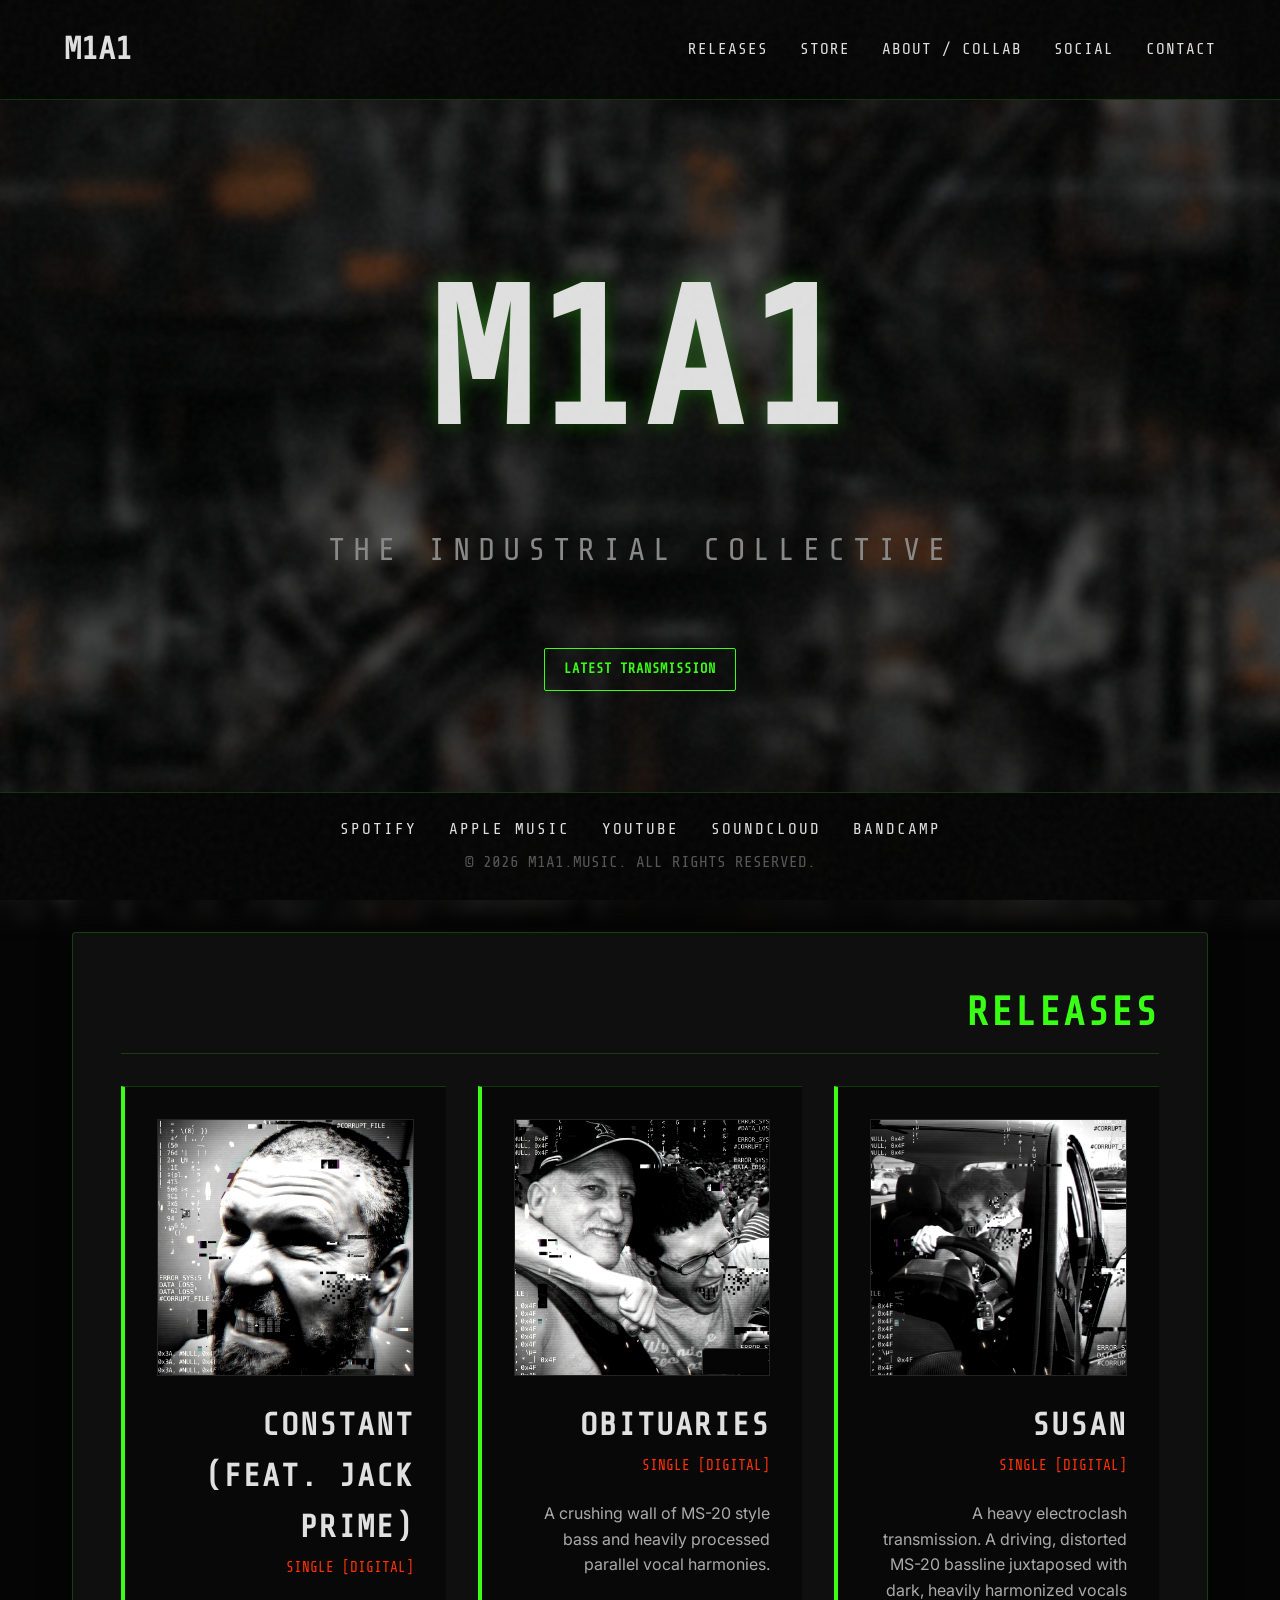
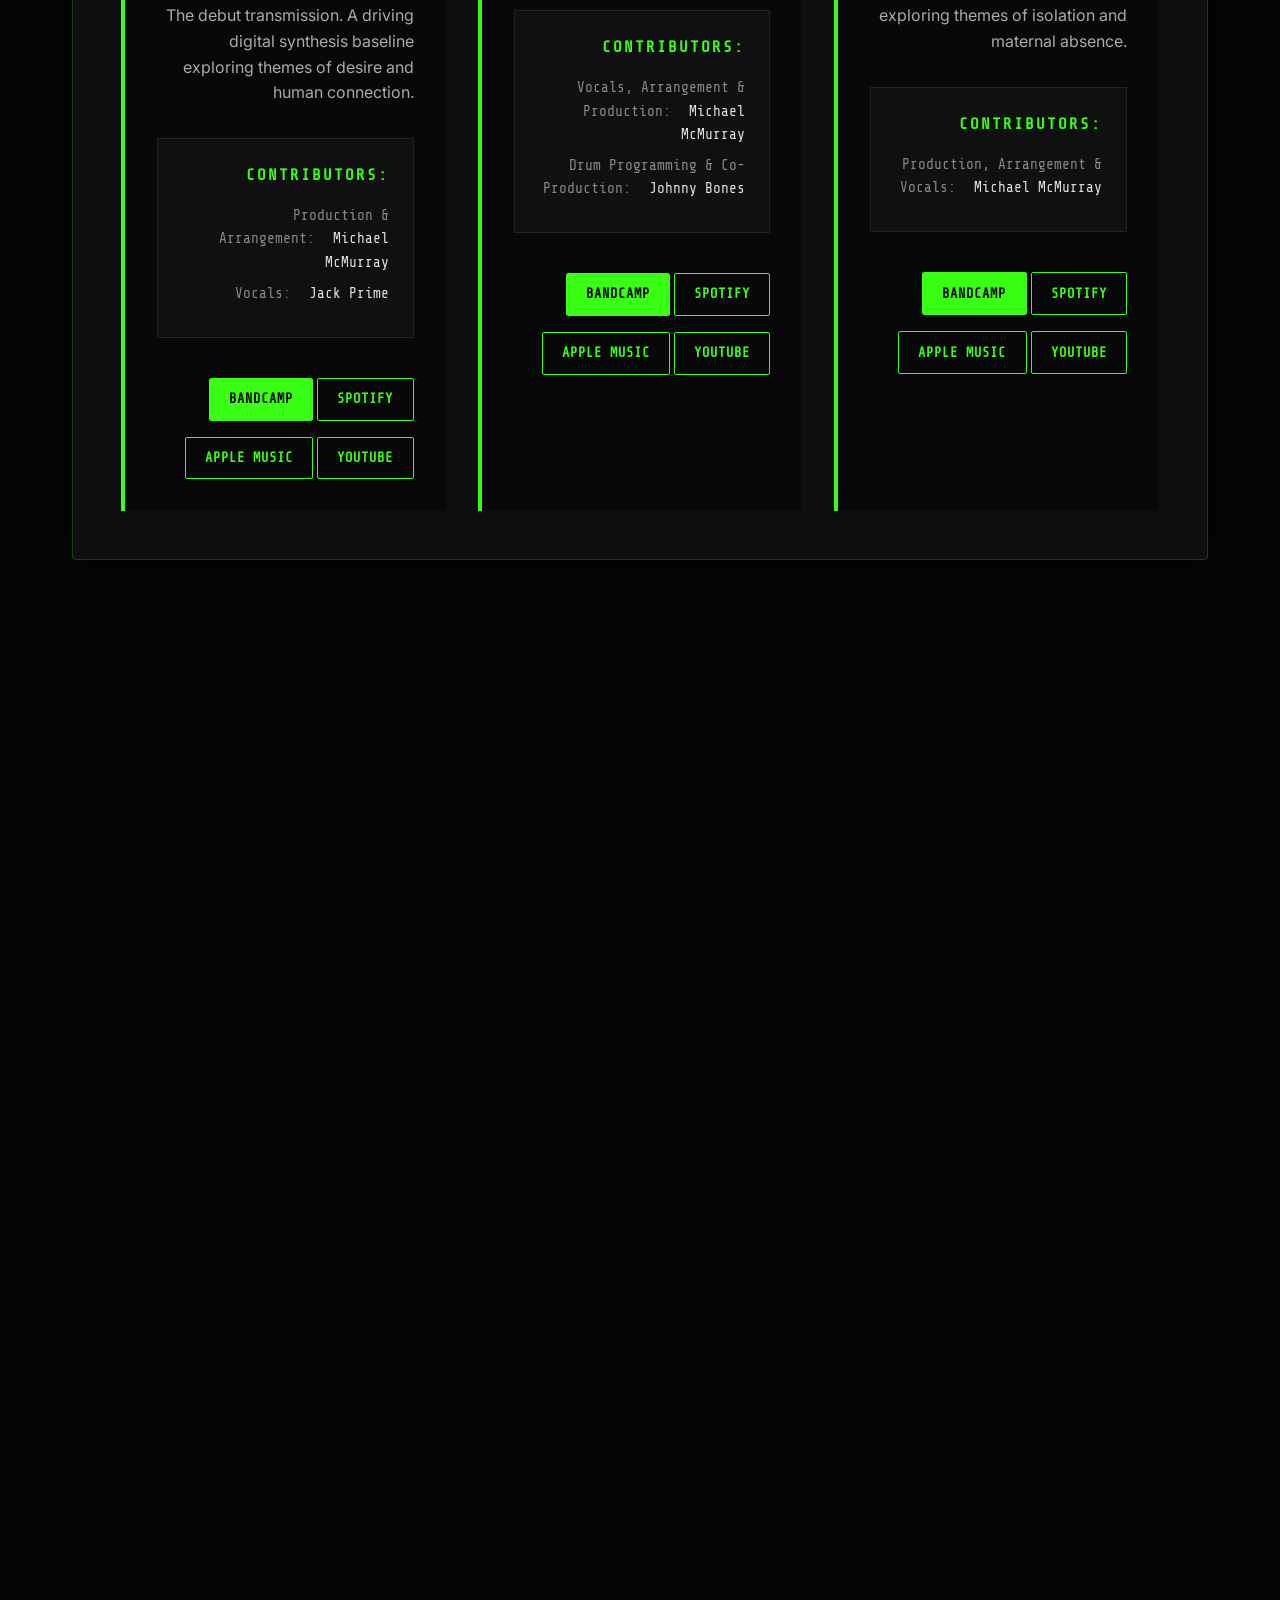
==== index.html @ 4fbabe16 "Add files via upload" ====
<!DOCTYPE html>
<html lang="en">
<head>
    <meta charset="UTF-8">
    <meta name="viewport" content="width=device-width, initial-scale=1.0">
    <meta name="description" content="M1A1 - Industrial Music Collaborative Project">
    <title>M1A1.MUSIC</title>
    <link rel="icon" type="image/png" href="assets/favicon.png">
    <link href="https://fonts.googleapis.com/css2?family=Inter:wght@400;700;900&family=Share+Tech+Mono&display=swap" rel="stylesheet">
    <link rel="stylesheet" href="styles.css">
</head>
<body>
    <div id="noise-overlay"></div>

    <nav>
        <a href="#hero" class="logo glitch" data-text="M1A1">M1A1</a>
        <ul class="nav-links">
            <li><a href="#releases">RELEASES</a></li>
            <li><a href="https://m1a1-shop.fourthwall.com/products/m1a1-default" target="_blank" rel="noopener noreferrer">STORE</a></li>
            <li><a href="#about">ABOUT / COLLAB</a></li>
            <li><a href="#social">SOCIAL</a></li>
            <li><a href="#contact">CONTACT</a></li>
        </ul>
        <div class="hamburger">
            <span></span>
            <span></span>
            <span></span>
        </div>
    </nav>

    <header id="hero">
        <div class="hero-content">
            <h1 class="glitch" data-text="M1A1">M1A1</h1>
            <p class="subtitle">THE INDUSTRIAL COLLECTIVE</p>
            <a href="#releases" class="btn primary-btn">LATEST TRANSMISSION</a>
        </div>
    </header>

    <main>
        <section id="releases" class="glass-panel right-align">
            <h2>RELEASES</h2>
            <div class="release-grid">
                <!-- Constant (Released) -->
                <div class="release-card">
                    <div class="cover-wrapper">
                        <img src="assets/m1a1.png" alt="Constant Single Cover" class="cover-art">
                    </div>
                    <div class="release-info">
                        <h3>CONSTANT (FEAT. JACK PRIME)</h3>
                        <p class="format">SINGLE [DIGITAL]</p>
                        <p class="release-desc">The debut transmission. A driving digital synthesis baseline exploring themes of desire and human connection.</p>
                        <div class="contributors">
                            <h4>CONTRIBUTORS:</h4>
                            <ul>
                                <li><span class="role">Production & Arrangement:</span> Michael McMurray</li>
                                <li><span class="role">Vocals:</span> Jack Prime</li>
                            </ul>
                        </div>
                        <div class="listen-links">
                            <a href="https://m1a1music.bandcamp.com/track/constant" target="_blank" rel="noopener noreferrer" class="btn cta-btn">BANDCAMP</a>
                            <a href="https://open.spotify.com/track/6le8t4RjlEFznX8BQQALjO?si=47154120da054976" target="_blank" rel="noopener noreferrer" class="btn primary-btn">SPOTIFY</a>
                            <a href="https://music.apple.com/us/album/constant-feat-jack-prime-single/1891307367" target="_blank" rel="noopener noreferrer" class="btn primary-btn">APPLE MUSIC</a>
                            <a href="https://music.youtube.com/watch?v=Vbwk7pi4H2w&si=2L1hMz0LX4IwCYRM" target="_blank" rel="noopener noreferrer" class="btn primary-btn">YOUTUBE</a>
                        </div>
                    </div>
                </div>

                <!-- Obituaries (Upcoming) -->
                <div class="release-card">
                    <div class="cover-wrapper mask-watermark">
                        <img src="assets/obituaries.png" alt="Obituaries Single Cover" class="cover-art">
                    </div>
                    <div class="release-info">
                        <h3>OBITUARIES</h3>
                        <p class="format">SINGLE [DIGITAL]</p>
                        <p class="release-desc">A crushing wall of MS-20 style bass and heavily processed parallel vocal harmonies.</p>
                        <div class="contributors">
                            <h4>CONTRIBUTORS:</h4>
                            <ul>
                                <li><span class="role">Vocals, Arrangement & Production:</span> Michael McMurray</li>
                                <li><span class="role">Drum Programming & Co-Production:</span> <a href="https://www.facebook.com/johnnybones1313" target="_blank" rel="noopener noreferrer">Johnny Bones</a></li>
                            </ul>
                        </div>
                        <div class="listen-links">
                            <a href="https://m1a1music.bandcamp.com/track/obituaries" target="_blank" rel="noopener noreferrer" class="btn cta-btn">BANDCAMP</a>
                            <a href="https://open.spotify.com/album/1UehOC7nZ5sJHh1pA5L9Jp?si=06_AZ7HSSQCYvN1T-ui6zA" target="_blank" rel="noopener noreferrer" class="btn primary-btn">SPOTIFY</a>
                            <a href="https://music.apple.com/us/album/obituaries-single/6778201621" target="_blank" rel="noopener noreferrer" class="btn primary-btn">APPLE MUSIC</a>
                            <a href="https://music.youtube.com/watch?v=MYYS0mPDi3o&si=X4Xel3l4vqCCcu1n" target="_blank" rel="noopener noreferrer" class="btn primary-btn">YOUTUBE</a>
                        </div>
                    </div>
                </div>

                <!-- Susan (Upcoming) -->
                <div class="release-card">
                    <div class="cover-wrapper">
                        <img src="assets/susan_cover.jpg" alt="Susan Single Cover" class="cover-art">
                    </div>
                    <div class="release-info">
                        <h3>SUSAN</h3>
                        <p class="format">SINGLE [DIGITAL]</p>
                        <p class="release-desc">A heavy electroclash transmission. A driving, distorted MS-20 bassline juxtaposed with dark, heavily harmonized vocals exploring themes of isolation and maternal absence.</p>
                        <div class="contributors">
                            <h4>CONTRIBUTORS:</h4>
                            <ul>
                                <li><span class="role">Production, Arrangement & Vocals:</span> Michael McMurray</li>
                            </ul>
                        </div>
                        <div class="listen-links">
                            <a href="https://m1a1music.bandcamp.com/track/susan" target="_blank" rel="noopener noreferrer" class="btn cta-btn">BANDCAMP</a>
                            <a href="https://open.spotify.com/album/52zLIlH1qnW9cPmF57trGY?si=blT5zF8lRASREIp_40d5og" target="_blank" rel="noopener noreferrer" class="btn primary-btn">SPOTIFY</a>
                            <a href="https://music.apple.com/us/album/susan-single/6772203536" target="_blank" rel="noopener noreferrer" class="btn primary-btn">APPLE MUSIC</a>
                            <a href="https://music.youtube.com/playlist?list=OLAK5uy_n5N4p6egoJY-tmbkL26lYflO07qpgT8bI&si=crP1rLwm1j3lHpfu" target="_blank" rel="noopener noreferrer" class="btn primary-btn">YOUTUBE</a>
                        </div>
                    </div>
                </div>
            </div>
        </section>

        <section id="about" class="glass-panel right-align">
            <h2>THE PROJECT</h2>
            <div class="about-content">
                <p>M1A1 is an industrial music project prioritizing mechanical aggression and sonic experimentation. Founded by producer Michael McMurray, it draws on his history in the local scene—combining the raw energy of punk rock outfit Gawker with the electronic foundations of Robot Says No—to create a platform built on dark digital synthesis, piercing, uncomfortable synth textures, and driving MS-20 basslines.</p>
                <p>Lyrically, M1A1 is a raw exploration of the fractured human experience, dealing innately with themes of relationships, death, and the darker realities of life.</p>
            </div>
        </section>

        <section id="social" class="glass-panel right-align">
            <h2>SOCIALS</h2>
            <p>Connect with M1A1</p>
            <div class="listen-links" style="margin-top: 2rem;">
                <a href="https://instagram.com/m1a1music" target="_blank" rel="noopener noreferrer" class="btn primary-btn">INSTAGRAM</a>
                <a href="https://facebook.com/m1a1music" target="_blank" rel="noopener noreferrer" class="btn primary-btn">FACEBOOK</a>
                <a href="https://x.com/m1a1music" target="_blank" rel="noopener noreferrer" class="btn primary-btn">X</a>
            </div>
        </section>

        <section id="contact" class="glass-panel right-align">
            <h2>CONTACT</h2>
            <p>For booking and collaborations.</p>
            <a href="mailto:contact@m1a1.music" class="btn primary-btn" style="margin-top: 2rem;">contact@m1a1.music</a>
        </section>
    </main>

    <footer>
        <div class="footer-links">
            <a href="https://open.spotify.com/artist/4cYSc4OKGMQe02JOKIOQQS" target="_blank" class="footer-link">SPOTIFY</a>
            <a href="https://music.apple.com/us/artist/m1a1/1890189139" target="_blank" class="footer-link">APPLE MUSIC</a>
            <a href="https://music.youtube.com/channel/UCGCzrTLU4RRjC8-DHZM3rDg" target="_blank" class="footer-link">YOUTUBE</a>
            <a href="https://soundcloud.com/m1a1music" target="_blank" class="footer-link">SOUNDCLOUD</a>
            <a href="https://m1a1music.bandcamp.com/" target="_blank" class="footer-link">BANDCAMP</a>
        </div>
        <p>&copy; 2026 M1A1.MUSIC. ALL RIGHTS RESERVED.</p>
    </footer>

    <script src="script.js"></script>
</body>
</html>
---- styles.css ----
:root {
    --bg-color: #050505;
    --text-color: #e0e0e0;
    --accent-color: #39ff14; /* Toxic Green */
    --accent-secondary: #ff3300; /* Warning Orange */
    --glass-bg: rgba(20, 20, 20, 0.7);
    --glass-border: rgba(57, 255, 20, 0.2);
    --font-main: 'Inter', sans-serif;
    --font-mono: 'Share Tech Mono', monospace;
}

* {
    margin: 0;
    padding: 0;
    box-sizing: border-box;
}

html {
    scroll-behavior: smooth;
}

body {
    background-color: var(--bg-color);
    color: var(--text-color);
    font-family: var(--font-main);
    line-height: 1.6;
    overflow-x: hidden;
    position: relative;
    padding-bottom: 120px; /* Space for the fixed footer */
}

body::before {
    content: '';
    position: fixed;
    top: -20px;
    left: -20px;
    width: calc(100vw + 40px);
    height: calc(100vh + 40px);
    background-image: url('assets/bg.png');
    background-size: cover;
    background-position: center;
    z-index: -1;
    filter: blur(8px) brightness(0.6);
}

/* Static Noise Overlay */
#noise-overlay {
    position: fixed;
    top: 0;
    left: 0;
    width: 100vw;
    height: 100vh;
    pointer-events: none;
    z-index: 9999;
    opacity: 0.04;
    background-image: url('data:image/svg+xml;utf8,%3Csvg viewBox="0 0 200 200" xmlns="http://www.w3.org/2000/svg"%3E%3Cfilter id="noiseFilter"%3E%3CfeTurbulence type="fractalNoise" baseFrequency="0.65" numOctaves="3" stitchTiles="stitch"/%3E%3C/filter%3E%3Crect width="100%25" height="100%25" filter="url(%23noiseFilter)"/%3E%3C/svg%3E');
}

/* Typography */
h1, h2, h3, h4 {
    font-family: var(--font-mono);
    text-transform: uppercase;
    letter-spacing: 2px;
}

h2 {
    font-size: 2.5rem;
    margin-bottom: 2rem;
    color: var(--accent-color);
    border-bottom: 1px solid var(--glass-border);
    padding-bottom: 0.5rem;
}

a {
    color: var(--text-color);
    text-decoration: none;
    transition: color 0.3s ease;
}

a:hover {
    color: var(--accent-color);
}

/* Navigation */
nav {
    display: flex;
    justify-content: space-between;
    align-items: center;
    padding: 1.5rem 5%;
    background: rgba(5, 5, 5, 0.9);
    backdrop-filter: blur(10px);
    position: fixed;
    width: 100%;
    top: 0;
    z-index: 1000;
    border-bottom: 1px solid var(--glass-border);
}

.logo {
    font-family: var(--font-mono);
    font-size: 2rem;
    font-weight: 900;
    color: var(--text-color);
}

.nav-links {
    list-style: none;
    display: flex;
    gap: 2rem;
}

.nav-links li a {
    font-family: var(--font-mono);
    font-size: 1rem;
    letter-spacing: 1px;
}

.hamburger {
    display: none;
    cursor: pointer;
    flex-direction: column;
    gap: 5px;
}

.hamburger span {
    width: 25px;
    height: 3px;
    background-color: var(--text-color);
    transition: 0.3s;
}

/* Hero Section */
#hero {
    height: 100vh;
    display: flex;
    justify-content: center;
    align-items: center;
    text-align: center;
    padding: 0 20px;
}

.hero-content h1 {
    font-size: 12rem;
    margin-bottom: 0.5rem;
    text-shadow: 0 0 20px rgba(57, 255, 20, 0.3);
}

.subtitle {
    font-family: var(--font-mono);
    font-size: 2rem;
    letter-spacing: 8px;
    margin-bottom: 3.5rem;
    color: #888;
}

/* Glitch Effect */
.glitch {
    position: relative;
    display: inline-block;
}

.glitch::before,
.glitch::after {
    content: attr(data-text);
    position: absolute;
    top: 0;
    left: 0;
    width: 100%;
    height: 100%;
    background: transparent;
}

.glitch::before {
    left: 6px;
    text-shadow: -6px 0 var(--accent-secondary);
    clip: rect(44px, 9999px, 56px, 0);
    animation: glitch-anim 5s infinite linear alternate-reverse;
}

.glitch::after {
    left: -6px;
    text-shadow: 6px 0 var(--accent-color);
    clip: rect(44px, 9999px, 56px, 0);
    animation: glitch-anim2 5s infinite linear alternate-reverse;
}

@keyframes glitch-anim {
    0% { clip: rect(0, 0, 0, 0); }
    20% { clip: rect(20px, 9999px, 80px, 0); }
    40% { clip: rect(0, 0, 0, 0); }
    60% { clip: rect(150px, 9999px, 200px, 0); }
    80% { clip: rect(80px, 9999px, 280px, 0); }
    100% { clip: rect(0, 0, 0, 0); }
}

@keyframes glitch-anim2 {
    0% { clip: rect(0, 0, 0, 0); }
    20% { clip: rect(250px, 9999px, 280px, 0); }
    40% { clip: rect(100px, 9999px, 200px, 0); }
    60% { clip: rect(0, 0, 0, 0); }
    80% { clip: rect(30px, 9999px, 150px, 0); }
    100% { clip: rect(0, 0, 0, 0); }
}

/* Glass Panels (Main Sections) */
main {
    max-width: 1200px;
    margin: 0 auto;
    padding: 2rem;
}

.glass-panel {
    background: var(--glass-bg);
    backdrop-filter: blur(10px);
    -webkit-backdrop-filter: blur(10px);
    border: 1px solid var(--glass-border);
    border-radius: 4px;
    padding: 3rem;
    margin-bottom: 4rem;
    box-shadow: 0 4px 30px rgba(0, 0, 0, 0.5);
    transition: transform 0.3s ease, border-color 0.3s ease;
}

.glass-panel:hover {
    border-color: var(--accent-color);
}

.right-align {
    text-align: right;
}

.center-align {
    text-align: center;
}

/* Buttons */
.btn {
    display: inline-block;
    padding: 0.6rem 1.2rem;
    font-family: var(--font-mono);
    font-size: 0.85rem;
    text-transform: uppercase;
    font-weight: 700;
    letter-spacing: 1px;
    border-radius: 2px;
    transition: all 0.3s ease;
    cursor: pointer;
    margin-top: 1rem;
}

.primary-btn {
    background-color: transparent;
    color: var(--accent-color);
    border: 1px solid var(--accent-color);
    box-shadow: inset 0 0 0 0 var(--accent-color);
}

.primary-btn:hover {
    box-shadow: inset 0 -50px 0 0 var(--accent-color);
    color: var(--bg-color);
}

.cta-btn {
    background-color: transparent;
    color: var(--bg-color);
    border: 1px solid var(--accent-color);
    box-shadow: inset 0 -50px 0 0 var(--accent-color);
}

.cta-btn:hover {
    box-shadow: inset 0 0 0 0 var(--accent-color);
    color: var(--accent-color);
}

.secondary-btn {
    background-color: var(--glass-bg);
    color: var(--text-color);
    border: 1px solid #555;
}

.secondary-btn:hover {
    border-color: var(--text-color);
    background-color: rgba(255, 255, 255, 0.1);
}

.buy-btn {
    background-color: var(--accent-secondary);
    color: #fff;
    border: none;
    padding: 0.8rem 1.5rem;
}

.buy-btn:hover {
    background-color: #cc2900;
}

/* Releases Section */
.release-grid {
    display: grid;
    grid-template-columns: repeat(auto-fit, minmax(300px, 1fr));
    gap: 2rem;
}

.release-card {
    display: flex;
    flex-direction: column;
    background: rgba(0,0,0,0.4);
    padding: 2rem;
    border-left: 4px solid var(--accent-color);
    border-top: 1px solid var(--glass-border);
}

.cover-wrapper {
    position: relative;
    width: 100%;
    margin-bottom: 1.5rem;
}

.cover-art {
    width: 100%;
    aspect-ratio: 1 / 1;
    object-fit: cover;
    border: 1px solid #333;
    filter: grayscale(80%) contrast(120%);
    transition: filter 0.3s ease;
    display: block;
}

.mask-watermark::after {
    content: '';
    position: absolute;
    bottom: 2px;
    right: 2px;
    width: 65px;
    height: 25px;
    background-color: #050505;
    border-top-left-radius: 4px;
    border-top: 1px solid #333;
    border-left: 1px solid #333;
}

.release-card:hover .cover-art {
    filter: grayscale(0%) contrast(100%);
}

.release-info h3 {
    font-size: 2rem;
    margin-bottom: 0.2rem;
}

.format {
    font-family: var(--font-mono);
    color: var(--accent-secondary);
    font-size: 0.9rem;
    margin-bottom: 1.5rem;
}

.release-desc {
    margin-bottom: 2rem;
    color: #aaa;
}

.contributors {
    background: rgba(255, 255, 255, 0.03);
    padding: 1.5rem;
    border: 1px solid #222;
    margin-bottom: 1.5rem;
}

.contributors h4 {
    margin-bottom: 1rem;
    color: var(--accent-color);
    font-size: 1rem;
}

.contributors ul {
    list-style: none;
}

.contributors li {
    margin-bottom: 0.5rem;
    font-family: var(--font-mono);
    font-size: 0.9rem;
}

.role {
    color: #888;
    margin-right: 10px;
}

/* About Section */
.about-content {
    max-width: 800px;
    margin-left: auto;
}

.about-content p {
    margin-bottom: 1.5rem;
    font-size: 1.1rem;
    color: #bbb;
}



/* Contact Section */
#contact-form {
    display: flex;
    flex-direction: column;
    gap: 1.5rem;
    margin-top: 2rem;
    max-width: 600px;
}

.input-group {
    display: flex;
    flex-direction: column;
    gap: 0.5rem;
}

.input-group label {
    font-family: var(--font-mono);
    font-size: 0.9rem;
    color: var(--accent-color);
}

input, textarea {
    background: rgba(0,0,0,0.5);
    border: 1px solid #333;
    padding: 1rem;
    color: var(--text-color);
    font-family: var(--font-main);
}

input:focus, textarea:focus {
    outline: none;
    border-color: var(--accent-color);
}

/* Footer */
footer {
    text-align: center;
    padding: 1.5rem;
    font-family: var(--font-mono);
    color: #555;
    border-top: 1px solid var(--glass-border);
    background: rgba(5, 5, 5, 0.95);
    backdrop-filter: blur(10px);
    position: fixed;
    bottom: 0;
    left: 0;
    width: 100%;
    z-index: 1000;
}

.footer-links {
    display: flex;
    justify-content: center;
    gap: 2rem;
    margin-bottom: 0.5rem;
}

.footer-link {
    color: var(--text-color);
    font-family: var(--font-mono);
    text-decoration: none;
    letter-spacing: 2px;
    transition: color 0.3s ease;
}

.footer-link:hover {
    color: var(--accent-color);
}

/* Responsive Design */
@media (max-width: 768px) {
    .nav-links {
        display: none;
        flex-direction: column;
        position: absolute;
        top: 100%;
        left: 0;
        width: 100%;
        background: rgba(5, 5, 5, 0.95);
        padding: 2rem;
        text-align: center;
    }

    .nav-links.active {
        display: flex;
    }

    .hamburger {
        display: flex;
    }

    .release-card {
        flex-direction: column;
    }

    .cover-art {
        width: 100%;
        height: auto;
    }

    .hero-content h1 {
        font-size: 4rem;
    }
}
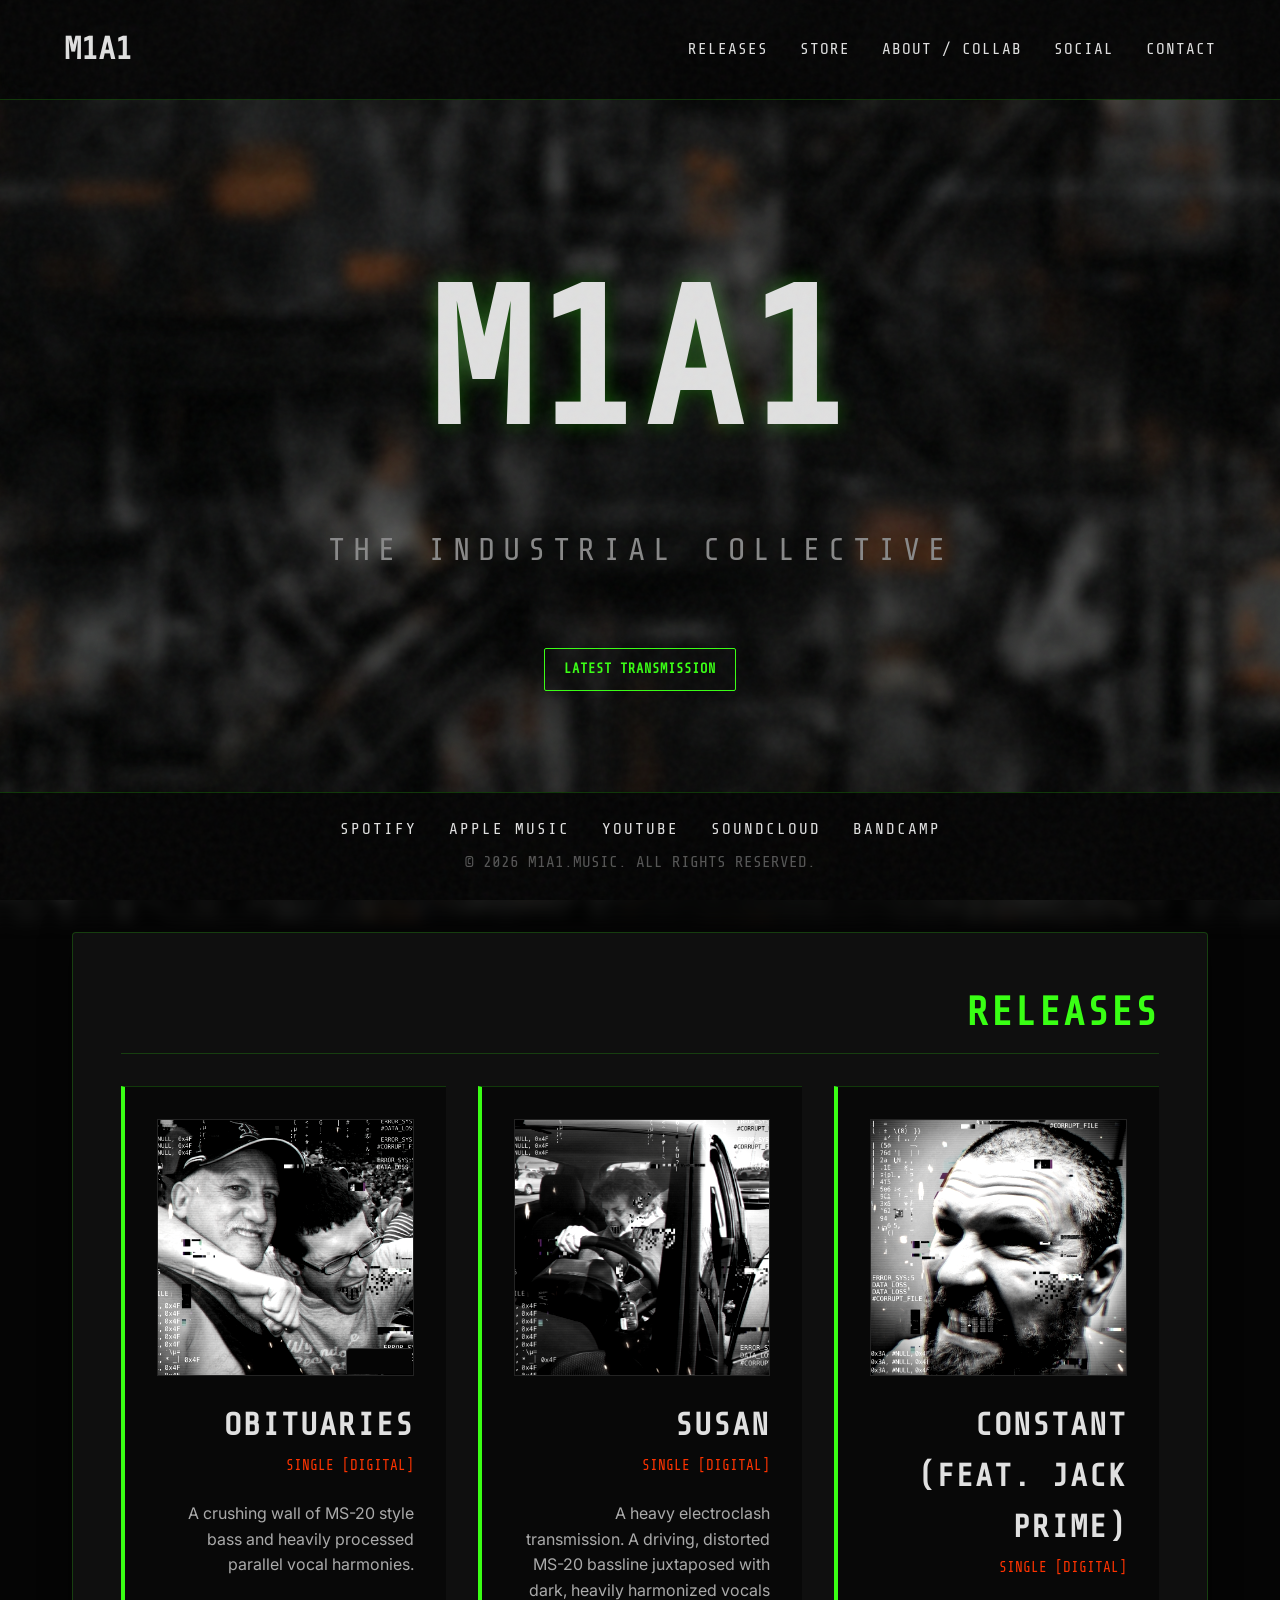
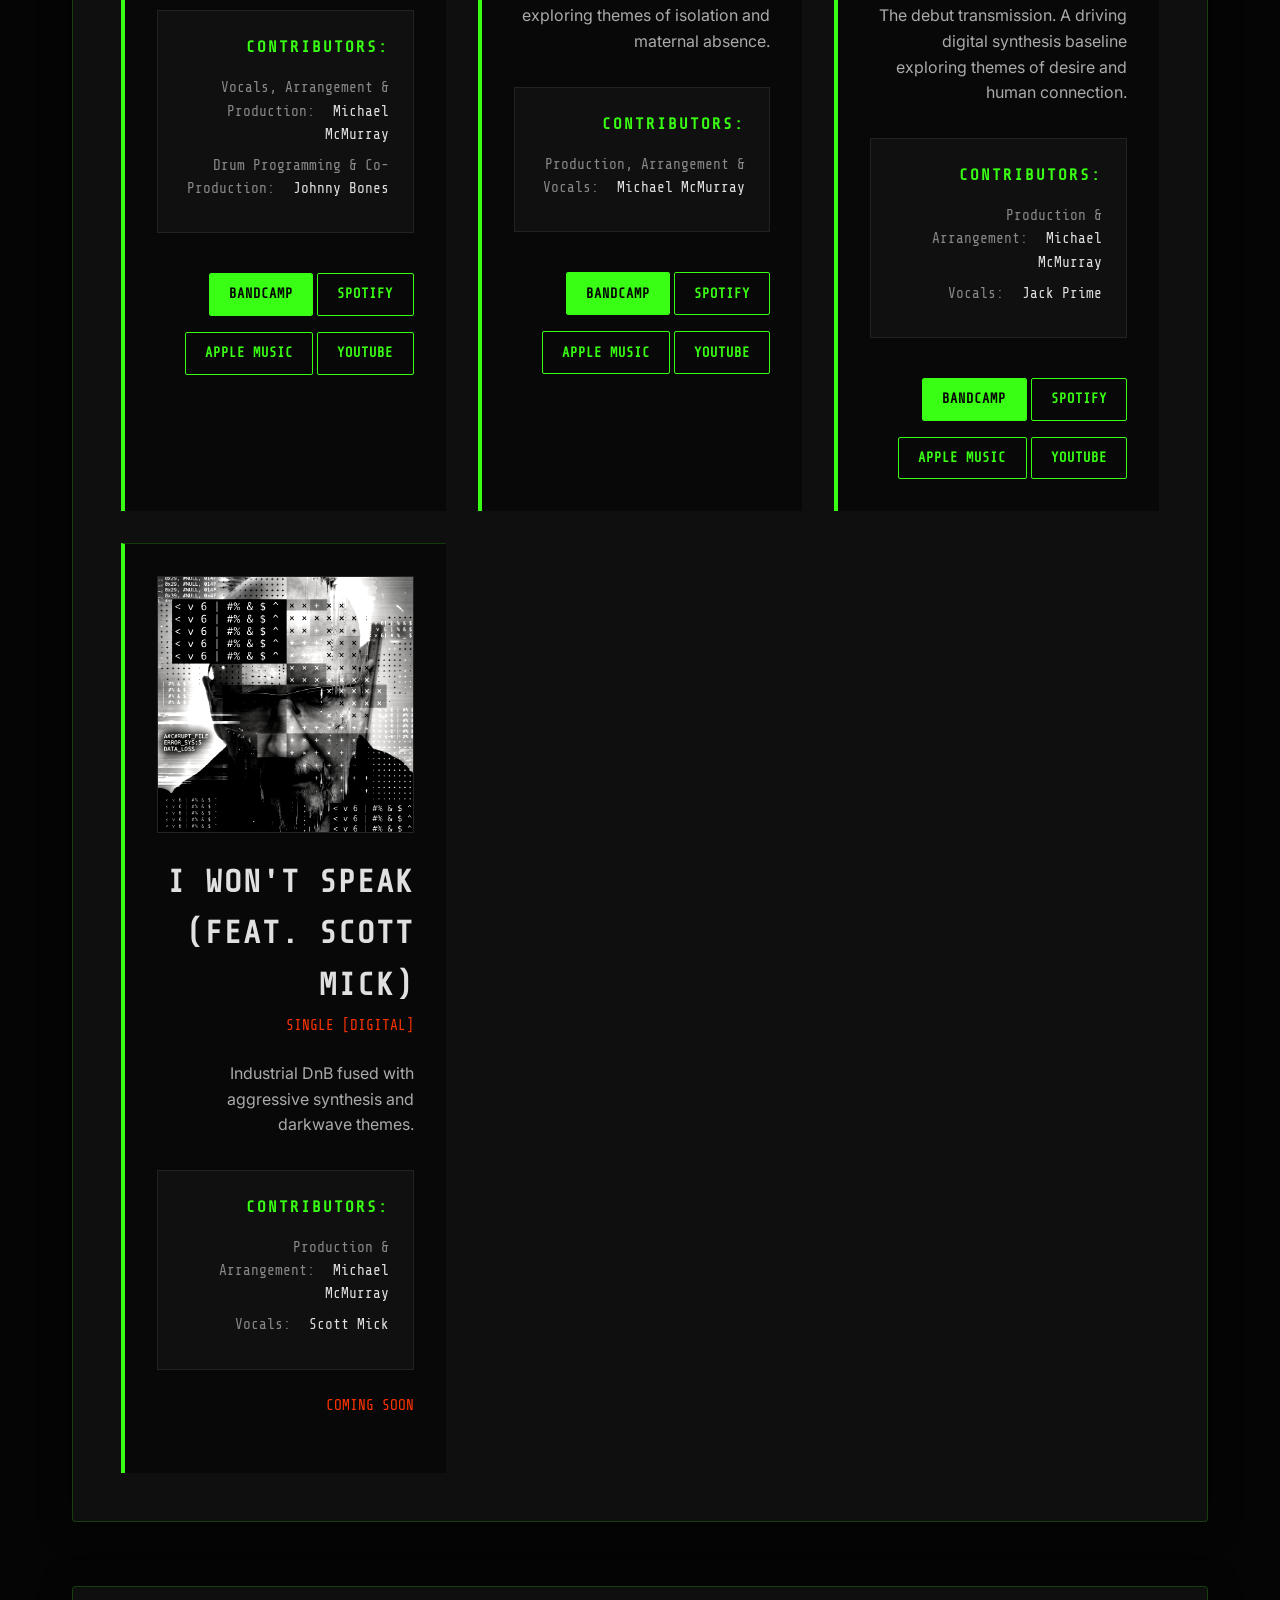
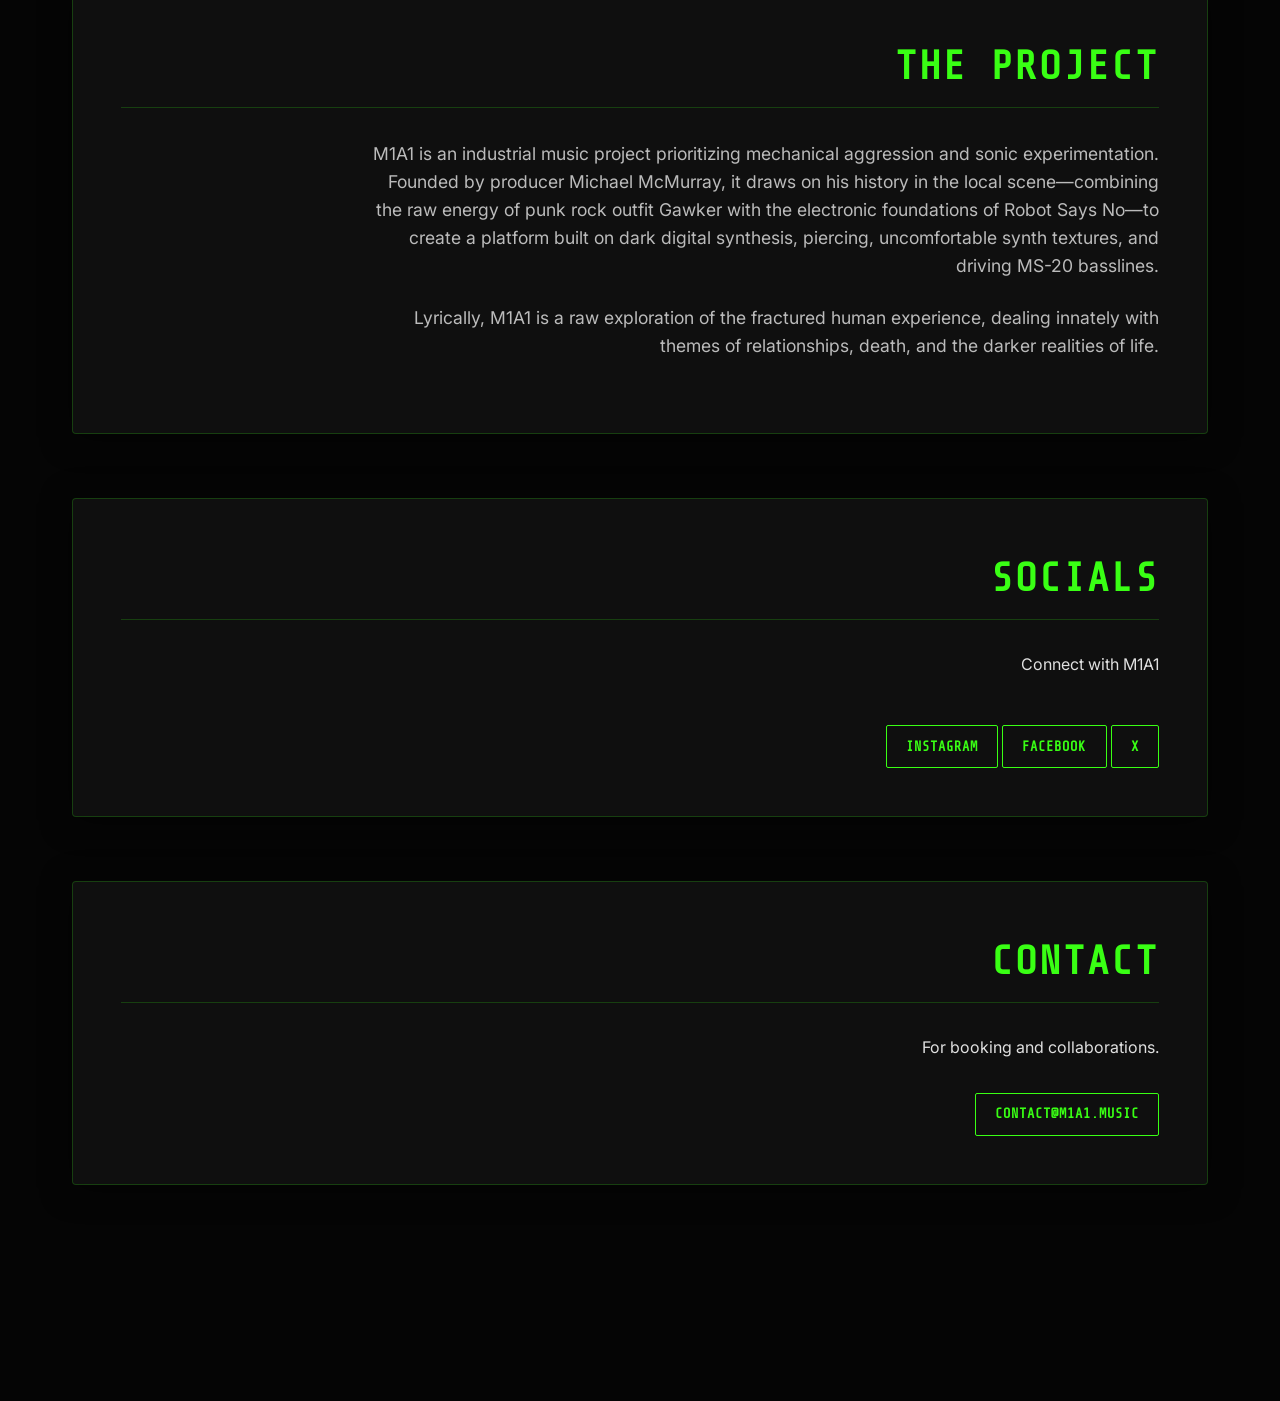
==== commit d45aa27f: "Add files via upload" ====
--- a/index.html
+++ b/index.html
@@ -40,31 +40,6 @@
         <section id="releases" class="glass-panel right-align">
             <h2>RELEASES</h2>
             <div class="release-grid">
-                <!-- Constant (Released) -->
-                <div class="release-card">
-                    <div class="cover-wrapper">
-                        <img src="assets/m1a1.png" alt="Constant Single Cover" class="cover-art">
-                    </div>
-                    <div class="release-info">
-                        <h3>CONSTANT (FEAT. JACK PRIME)</h3>
-                        <p class="format">SINGLE [DIGITAL]</p>
-                        <p class="release-desc">The debut transmission. A driving digital synthesis baseline exploring themes of desire and human connection.</p>
-                        <div class="contributors">
-                            <h4>CONTRIBUTORS:</h4>
-                            <ul>
-                                <li><span class="role">Production & Arrangement:</span> Michael McMurray</li>
-                                <li><span class="role">Vocals:</span> Jack Prime</li>
-                            </ul>
-                        </div>
-                        <div class="listen-links">
-                            <a href="https://m1a1music.bandcamp.com/track/constant" target="_blank" rel="noopener noreferrer" class="btn cta-btn">BANDCAMP</a>
-                            <a href="https://open.spotify.com/track/6le8t4RjlEFznX8BQQALjO?si=47154120da054976" target="_blank" rel="noopener noreferrer" class="btn primary-btn">SPOTIFY</a>
-                            <a href="https://music.apple.com/us/album/constant-feat-jack-prime-single/1891307367" target="_blank" rel="noopener noreferrer" class="btn primary-btn">APPLE MUSIC</a>
-                            <a href="https://music.youtube.com/watch?v=Vbwk7pi4H2w&si=2L1hMz0LX4IwCYRM" target="_blank" rel="noopener noreferrer" class="btn primary-btn">YOUTUBE</a>
-                        </div>
-                    </div>
-                </div>
-
                 <!-- Obituaries (Upcoming) -->
                 <div class="release-card">
                     <div class="cover-wrapper mask-watermark">
@@ -113,6 +88,51 @@
                         </div>
                     </div>
                 </div>
+
+                <!-- Constant (Released) -->
+                <div class="release-card">
+                    <div class="cover-wrapper">
+                        <img src="assets/m1a1.png" alt="Constant Single Cover" class="cover-art">
+                    </div>
+                    <div class="release-info">
+                        <h3>CONSTANT (FEAT. JACK PRIME)</h3>
+                        <p class="format">SINGLE [DIGITAL]</p>
+                        <p class="release-desc">The debut transmission. A driving digital synthesis baseline exploring themes of desire and human connection.</p>
+                        <div class="contributors">
+                            <h4>CONTRIBUTORS:</h4>
+                            <ul>
+                                <li><span class="role">Production & Arrangement:</span> Michael McMurray</li>
+                                <li><span class="role">Vocals:</span> Jack Prime</li>
+                            </ul>
+                        </div>
+                        <div class="listen-links">
+                            <a href="https://m1a1music.bandcamp.com/track/constant" target="_blank" rel="noopener noreferrer" class="btn cta-btn">BANDCAMP</a>
+                            <a href="https://open.spotify.com/track/6le8t4RjlEFznX8BQQALjO?si=47154120da054976" target="_blank" rel="noopener noreferrer" class="btn primary-btn">SPOTIFY</a>
+                            <a href="https://music.apple.com/us/album/constant-feat-jack-prime-single/1891307367" target="_blank" rel="noopener noreferrer" class="btn primary-btn">APPLE MUSIC</a>
+                            <a href="https://music.youtube.com/watch?v=Vbwk7pi4H2w&si=2L1hMz0LX4IwCYRM" target="_blank" rel="noopener noreferrer" class="btn primary-btn">YOUTUBE</a>
+                        </div>
+                    </div>
+                </div>
+
+                <!-- I Won't Speak (Upcoming) -->
+                <div class="release-card">
+                    <div class="cover-wrapper">
+                        <img src="assets/i-wont-speak.png" alt="I Won't Speak Single Cover" class="cover-art">
+                    </div>
+                    <div class="release-info">
+                        <h3>I WON'T SPEAK (FEAT. SCOTT MICK)</h3>
+                        <p class="format">SINGLE [DIGITAL]</p>
+                        <p class="release-desc">Industrial DnB fused with aggressive synthesis and darkwave themes.</p>
+                        <div class="contributors">
+                            <h4>CONTRIBUTORS:</h4>
+                            <ul>
+                                <li><span class="role">Production & Arrangement:</span> Michael McMurray</li>
+                                <li><span class="role">Vocals:</span> Scott Mick</li>
+                            </ul>
+                        </div>
+                        <p class="format" style="margin-top: 1rem;">COMING SOON</p>
+                    </div>
+                </div>
             </div>
         </section>
 
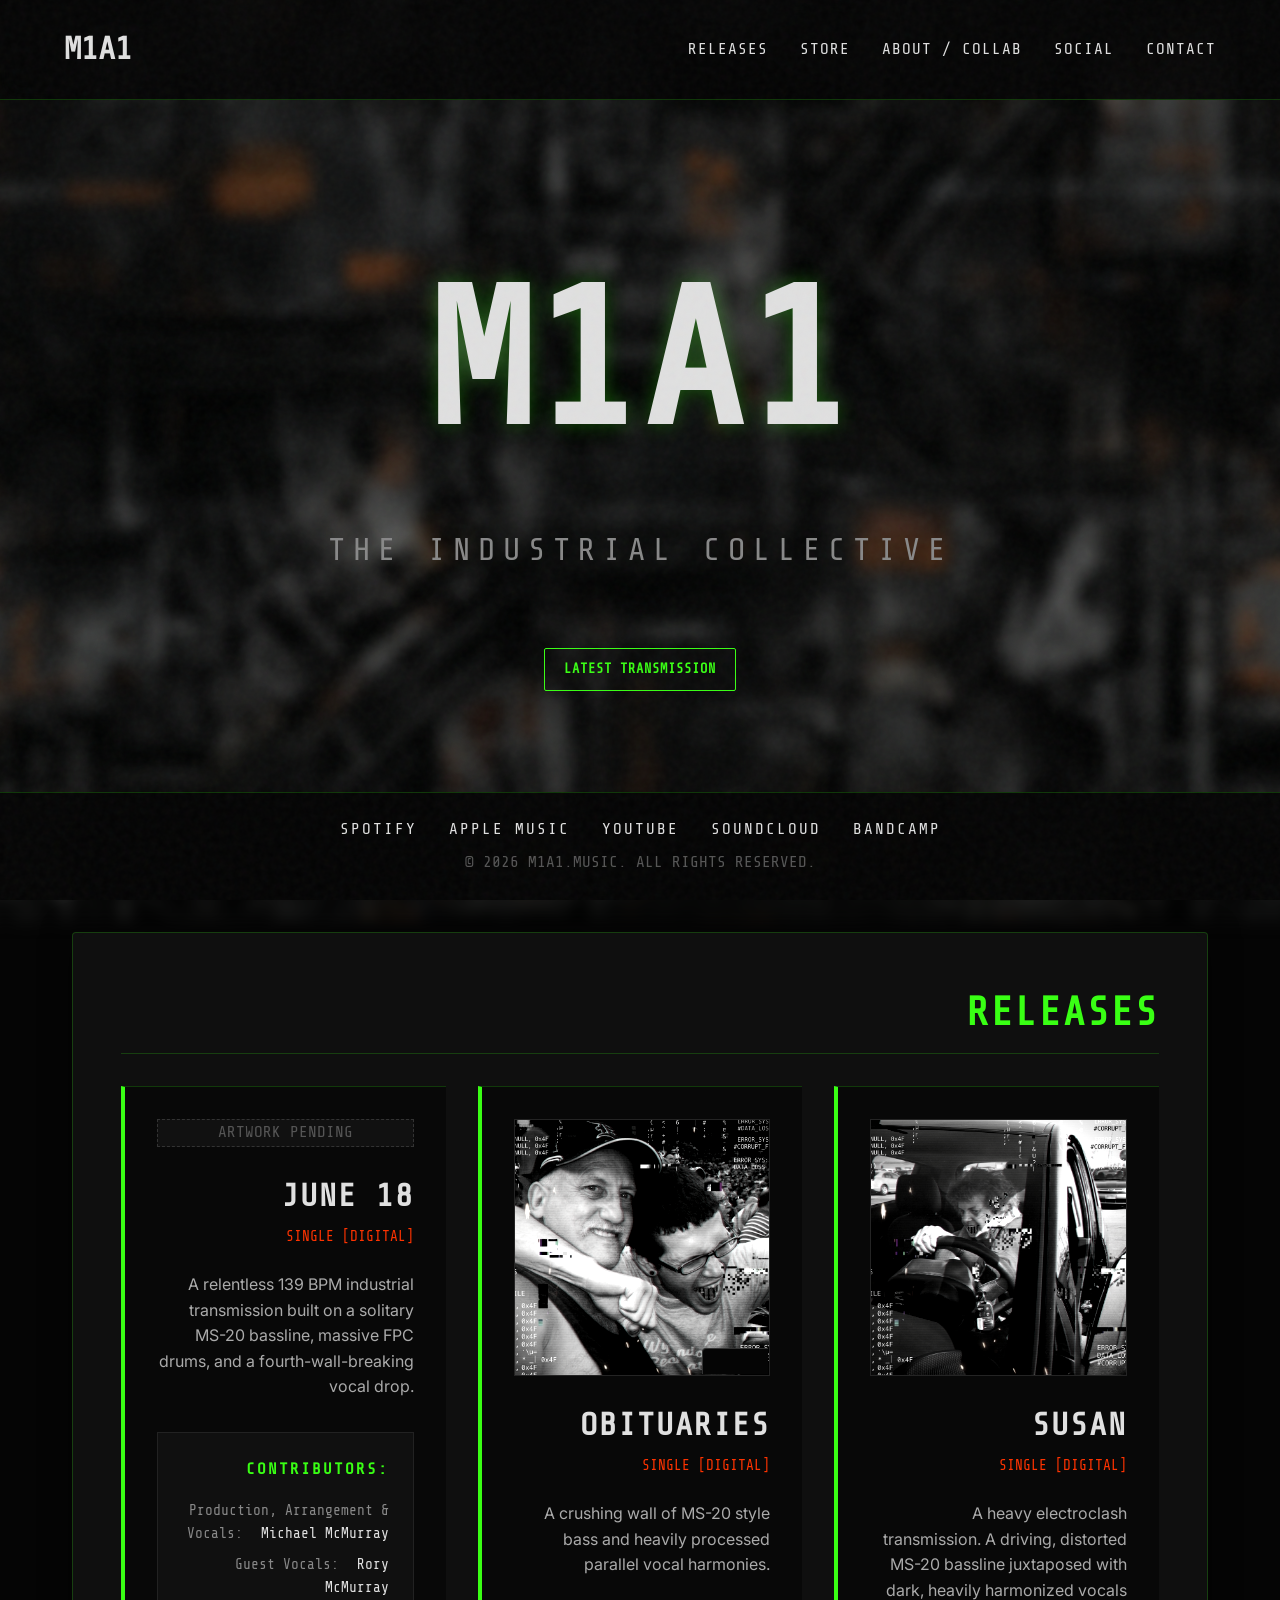
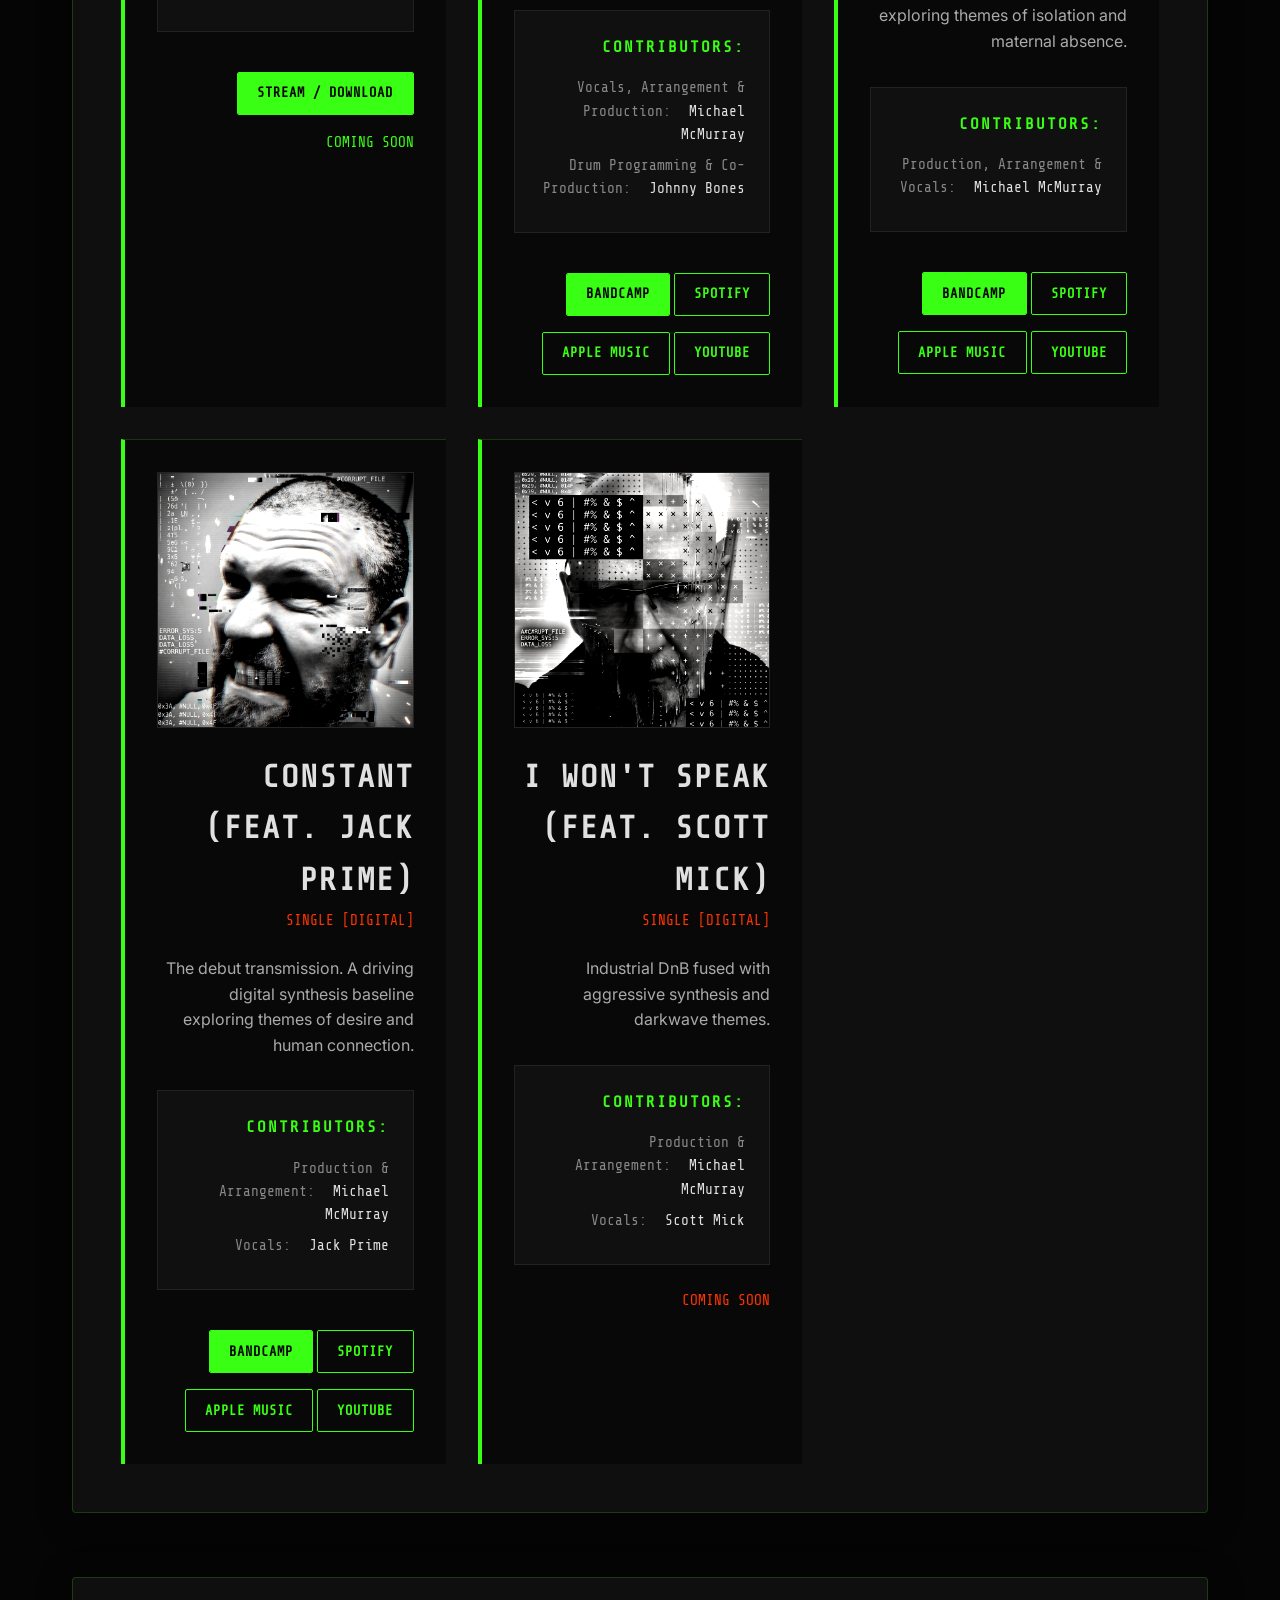
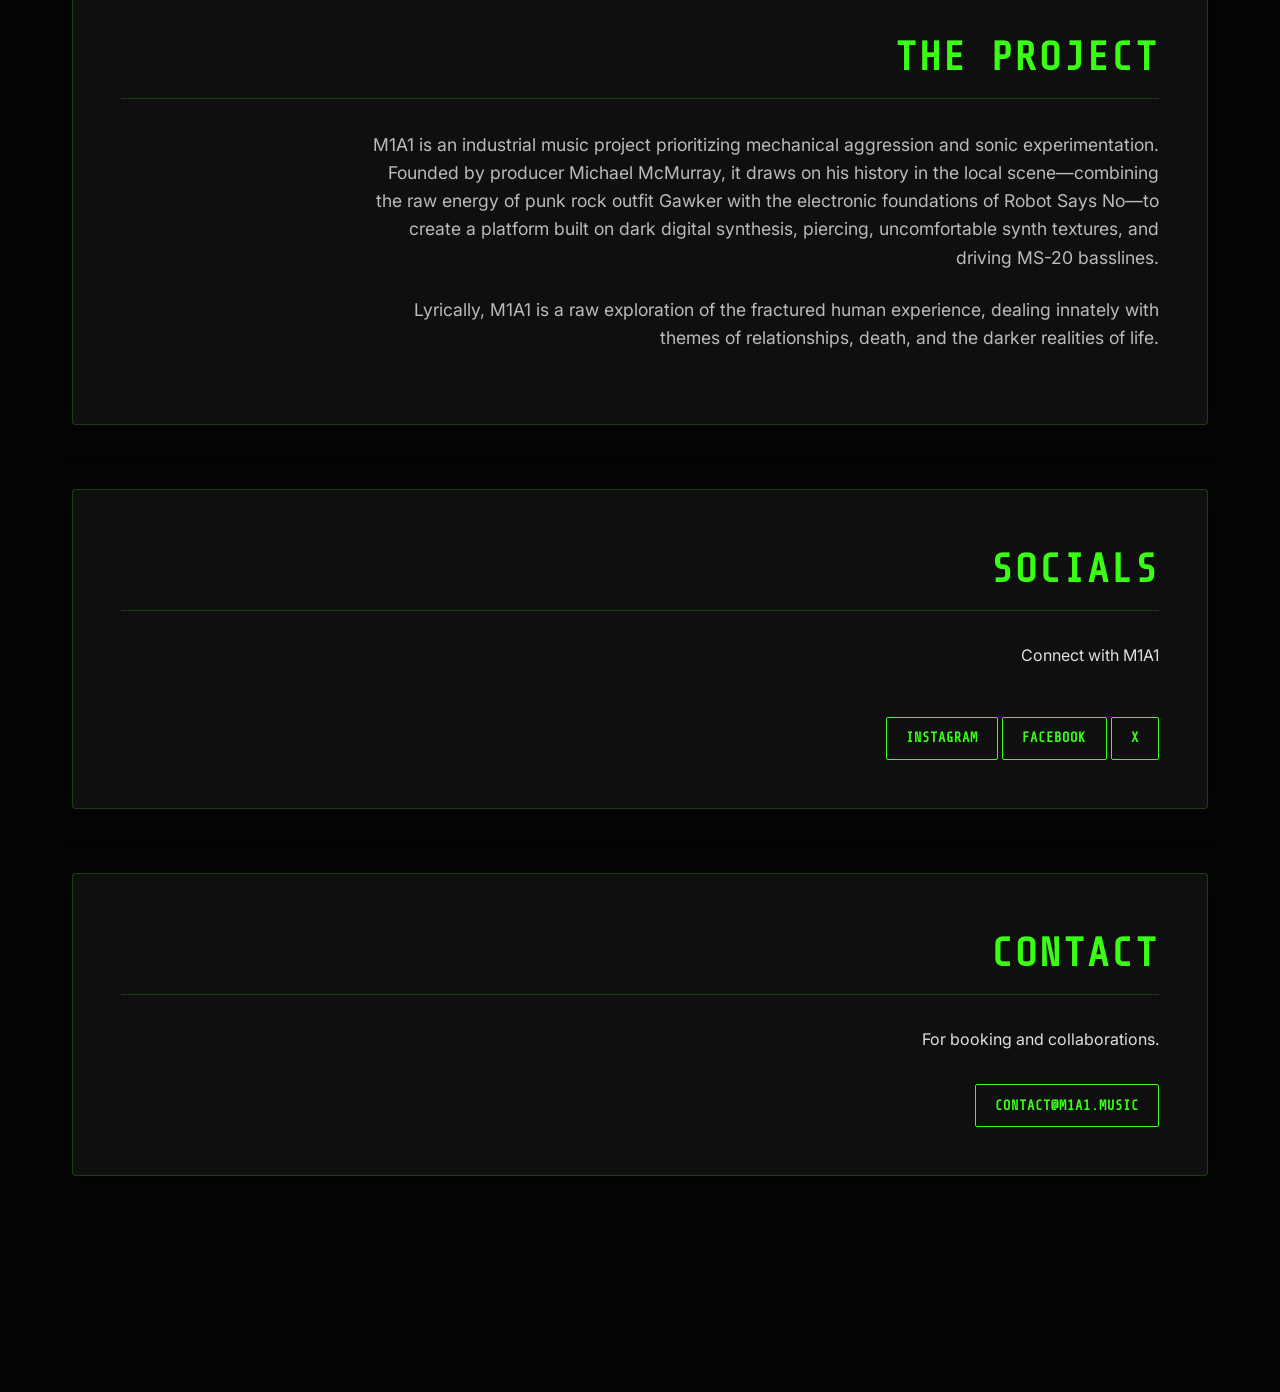
==== commit 498351fb: "Add files via upload" ====
--- a/index.html
+++ b/index.html
@@ -40,6 +40,29 @@
         <section id="releases" class="glass-panel right-align">
             <h2>RELEASES</h2>
             <div class="release-grid">
+                <!-- June 18 (Upcoming) -->
+                <div class="release-card">
+                    <div class="cover-wrapper">
+                        <div style="width: 100%; height: 100%; background: #111; border: 1px dashed #333; display: flex; align-items: center; justify-content: center; font-family: var(--font-mono); color: #555;">ARTWORK PENDING</div>
+                    </div>
+                    <div class="release-info">
+                        <h3>JUNE 18</h3>
+                        <p class="format">SINGLE [DIGITAL]</p>
+                        <p class="release-desc">A relentless 139 BPM industrial transmission built on a solitary MS-20 bassline, massive FPC drums, and a fourth-wall-breaking vocal drop.</p>
+                        <div class="contributors">
+                            <h4>CONTRIBUTORS:</h4>
+                            <ul>
+                                <li><span class="role">Production, Arrangement & Vocals:</span> Michael McMurray</li>
+                                <li><span class="role">Guest Vocals:</span> Rory McMurray</li>
+                            </ul>
+                        </div>
+                        <div class="listen-links" style="margin-top: 1rem;">
+                            <a href="june-18/index.html" class="btn cta-btn">STREAM / DOWNLOAD</a>
+                        </div>
+                        <p class="format" style="margin-top: 1rem; color: var(--accent-color);">COMING SOON</p>
+                    </div>
+                </div>
+
                 <!-- Obituaries (Upcoming) -->
                 <div class="release-card">
                     <div class="cover-wrapper mask-watermark">
--- a/styles.css
+++ b/styles.css
@@ -455,6 +455,7 @@
 .footer-links {
     display: flex;
     justify-content: center;
+    flex-wrap: wrap;
     gap: 2rem;
     margin-bottom: 0.5rem;
 }
@@ -505,4 +506,8 @@
     .hero-content h1 {
         font-size: 4rem;
     }
-}
+
+    .footer-links {
+        gap: 1rem;
+    }
+}
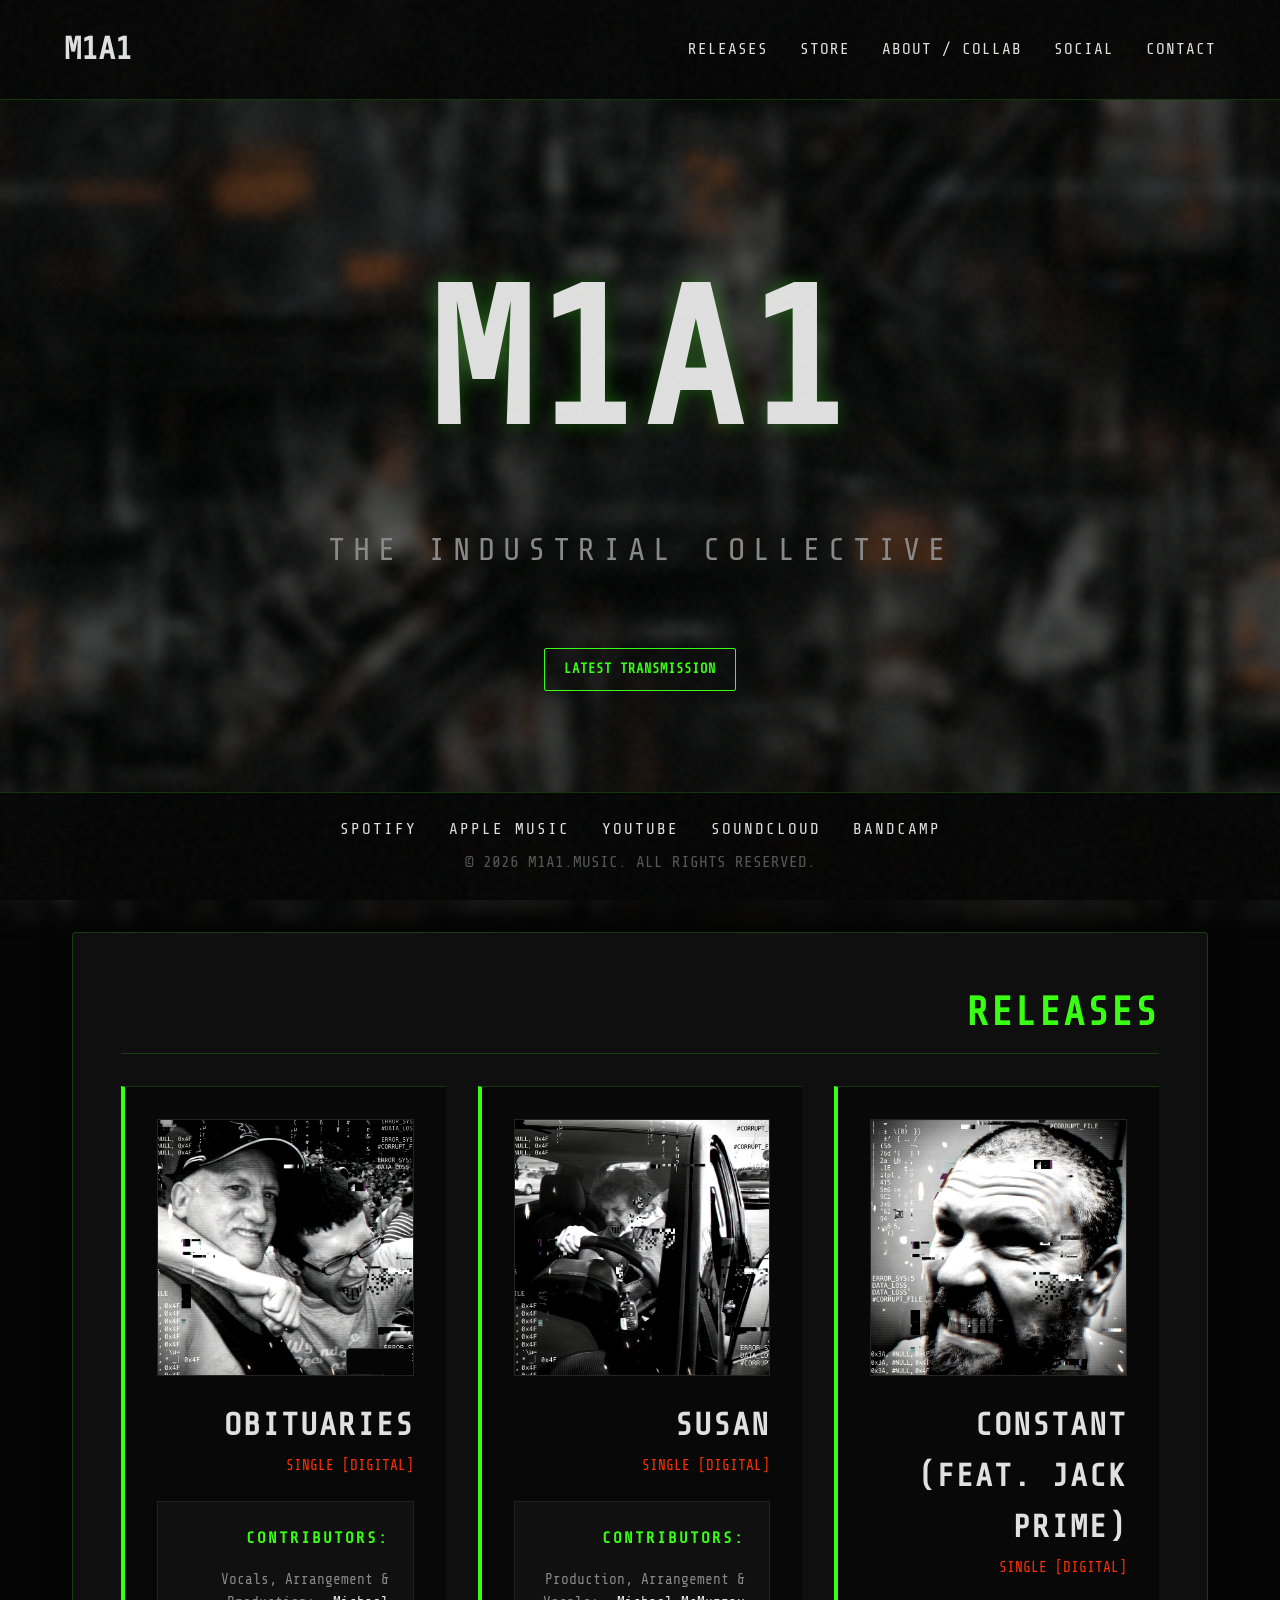
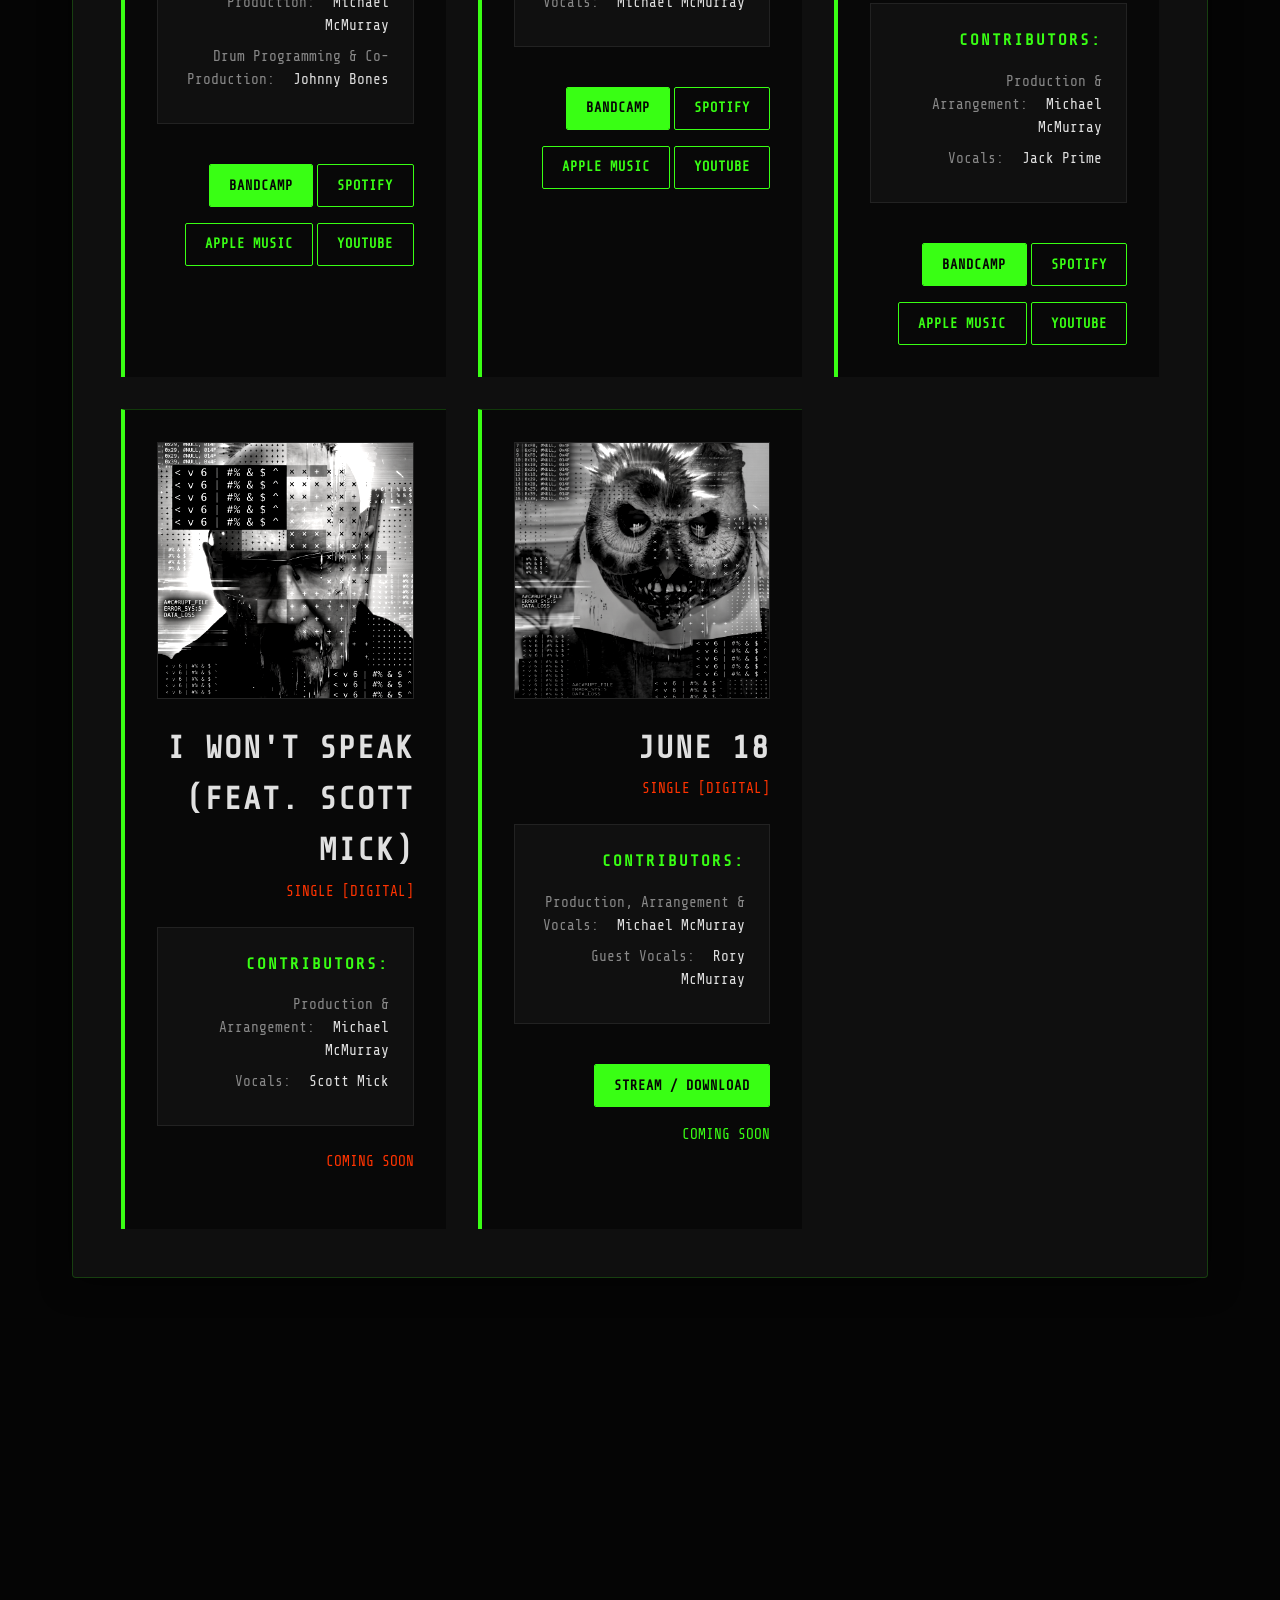
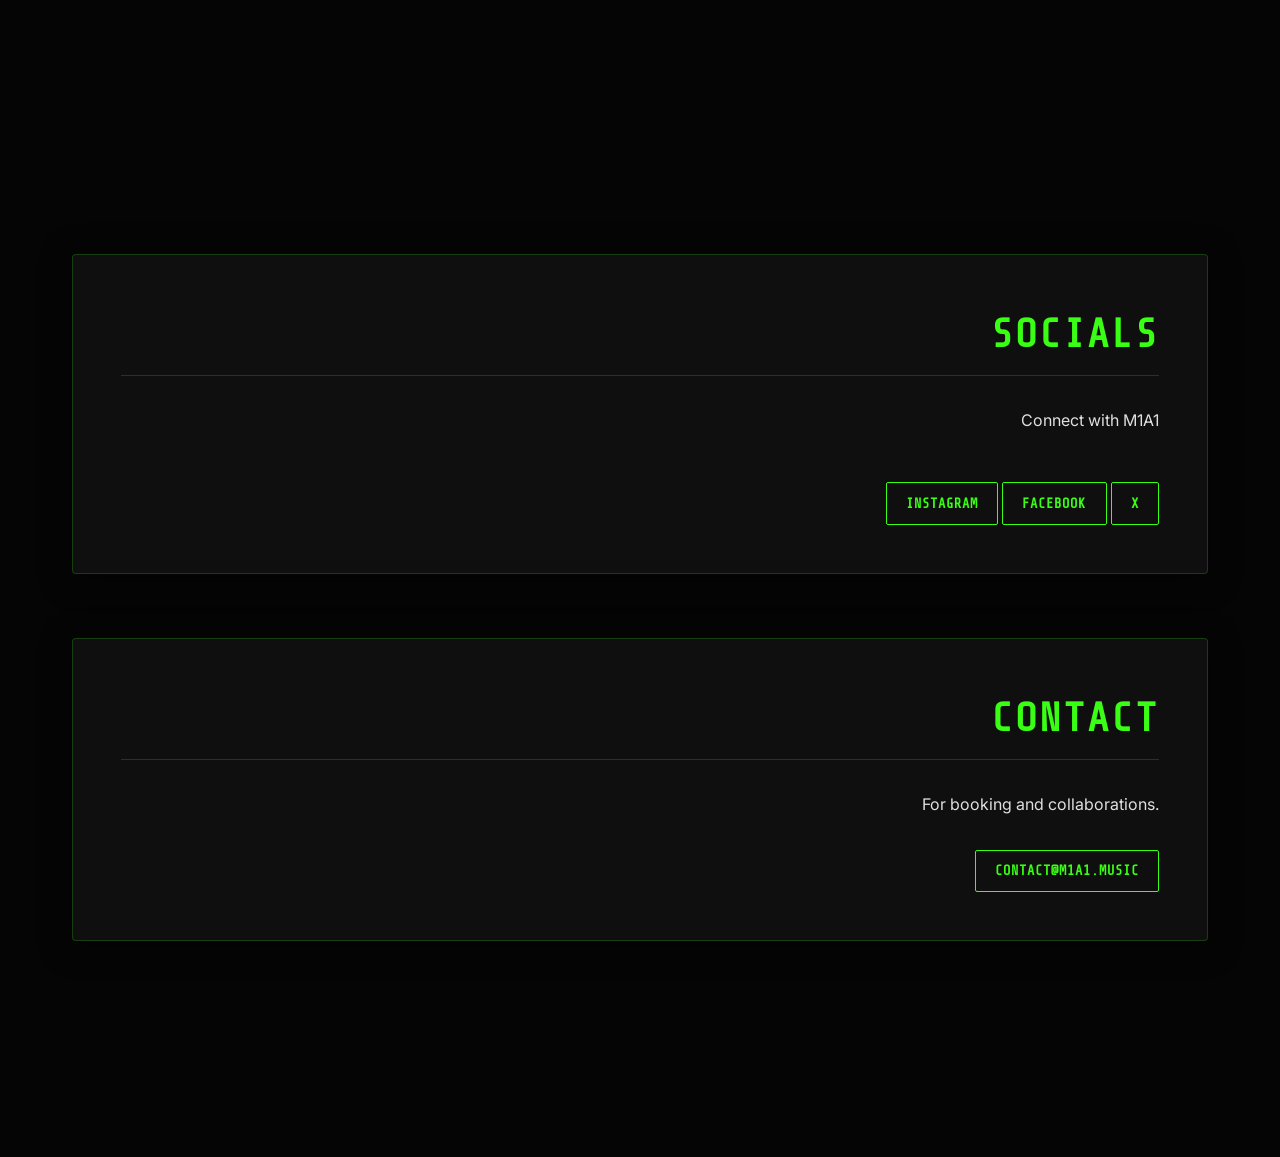
==== commit 24abd70f: "Add files via upload" ====
--- a/index.html
+++ b/index.html
@@ -40,29 +40,6 @@
         <section id="releases" class="glass-panel right-align">
             <h2>RELEASES</h2>
             <div class="release-grid">
-                <!-- June 18 (Upcoming) -->
-                <div class="release-card">
-                    <div class="cover-wrapper">
-                        <div style="width: 100%; height: 100%; background: #111; border: 1px dashed #333; display: flex; align-items: center; justify-content: center; font-family: var(--font-mono); color: #555;">ARTWORK PENDING</div>
-                    </div>
-                    <div class="release-info">
-                        <h3>JUNE 18</h3>
-                        <p class="format">SINGLE [DIGITAL]</p>
-                        <p class="release-desc">A relentless 139 BPM industrial transmission built on a solitary MS-20 bassline, massive FPC drums, and a fourth-wall-breaking vocal drop.</p>
-                        <div class="contributors">
-                            <h4>CONTRIBUTORS:</h4>
-                            <ul>
-                                <li><span class="role">Production, Arrangement & Vocals:</span> Michael McMurray</li>
-                                <li><span class="role">Guest Vocals:</span> Rory McMurray</li>
-                            </ul>
-                        </div>
-                        <div class="listen-links" style="margin-top: 1rem;">
-                            <a href="june-18/index.html" class="btn cta-btn">STREAM / DOWNLOAD</a>
-                        </div>
-                        <p class="format" style="margin-top: 1rem; color: var(--accent-color);">COMING SOON</p>
-                    </div>
-                </div>
-
                 <!-- Obituaries (Upcoming) -->
                 <div class="release-card">
                     <div class="cover-wrapper mask-watermark">
@@ -71,7 +48,6 @@
                     <div class="release-info">
                         <h3>OBITUARIES</h3>
                         <p class="format">SINGLE [DIGITAL]</p>
-                        <p class="release-desc">A crushing wall of MS-20 style bass and heavily processed parallel vocal harmonies.</p>
                         <div class="contributors">
                             <h4>CONTRIBUTORS:</h4>
                             <ul>
@@ -96,7 +72,6 @@
                     <div class="release-info">
                         <h3>SUSAN</h3>
                         <p class="format">SINGLE [DIGITAL]</p>
-                        <p class="release-desc">A heavy electroclash transmission. A driving, distorted MS-20 bassline juxtaposed with dark, heavily harmonized vocals exploring themes of isolation and maternal absence.</p>
                         <div class="contributors">
                             <h4>CONTRIBUTORS:</h4>
                             <ul>
@@ -120,7 +95,6 @@
                     <div class="release-info">
                         <h3>CONSTANT (FEAT. JACK PRIME)</h3>
                         <p class="format">SINGLE [DIGITAL]</p>
-                        <p class="release-desc">The debut transmission. A driving digital synthesis baseline exploring themes of desire and human connection.</p>
                         <div class="contributors">
                             <h4>CONTRIBUTORS:</h4>
                             <ul>
@@ -145,7 +119,6 @@
                     <div class="release-info">
                         <h3>I WON'T SPEAK (FEAT. SCOTT MICK)</h3>
                         <p class="format">SINGLE [DIGITAL]</p>
-                        <p class="release-desc">Industrial DnB fused with aggressive synthesis and darkwave themes.</p>
                         <div class="contributors">
                             <h4>CONTRIBUTORS:</h4>
                             <ul>
@@ -154,6 +127,28 @@
                             </ul>
                         </div>
                         <p class="format" style="margin-top: 1rem;">COMING SOON</p>
+                    </div>
+                </div>
+
+                <!-- June 18 (Upcoming) -->
+                <div class="release-card">
+                    <div class="cover-wrapper">
+                        <img src="assets/june_18_cover.png" alt="June 18 Single Cover" class="cover-art">
+                    </div>
+                    <div class="release-info">
+                        <h3>JUNE 18</h3>
+                        <p class="format">SINGLE [DIGITAL]</p>
+                        <div class="contributors">
+                            <h4>CONTRIBUTORS:</h4>
+                            <ul>
+                                <li><span class="role">Production, Arrangement & Vocals:</span> Michael McMurray</li>
+                                <li><span class="role">Guest Vocals:</span> Rory McMurray</li>
+                            </ul>
+                        </div>
+                        <div class="listen-links" style="margin-top: 1rem;">
+                            <a href="june-18/index.html" class="btn cta-btn">STREAM / DOWNLOAD</a>
+                        </div>
+                        <p class="format" style="margin-top: 1rem; color: var(--accent-color);">COMING SOON</p>
                     </div>
                 </div>
             </div>
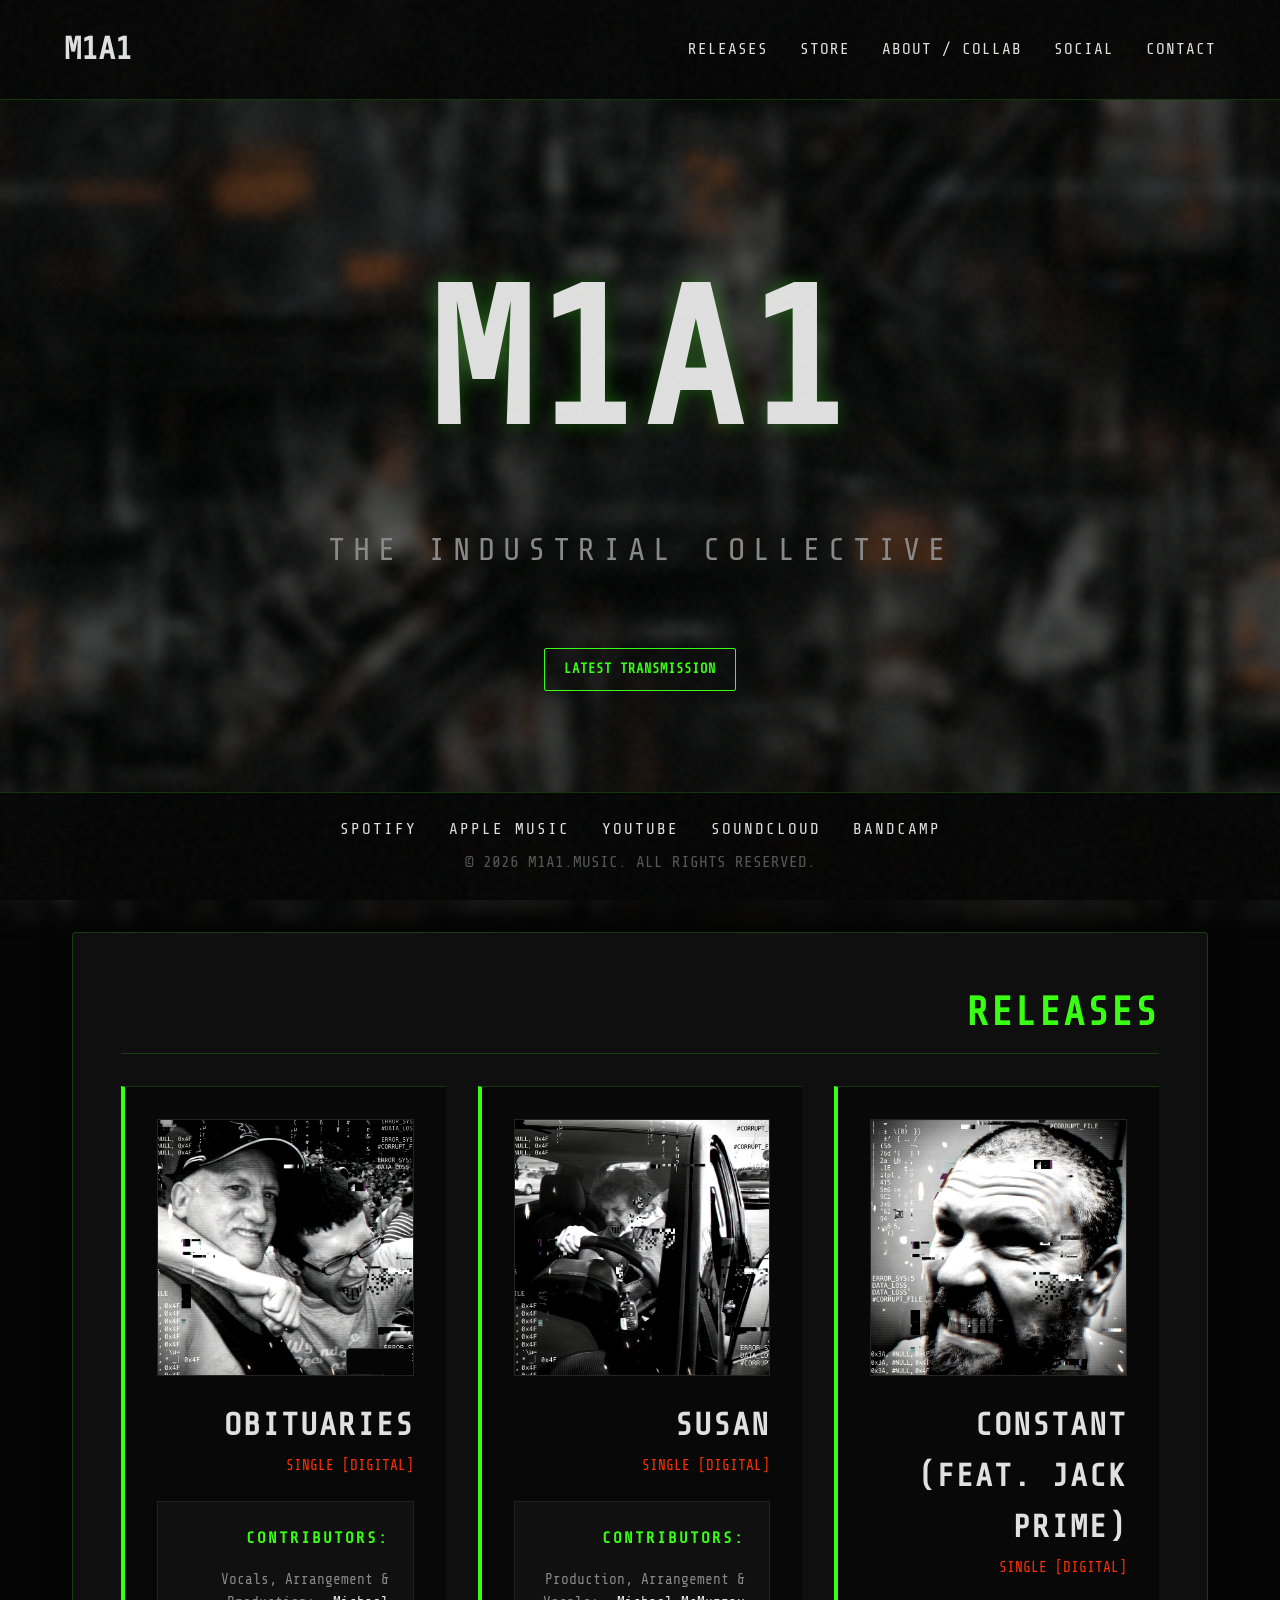
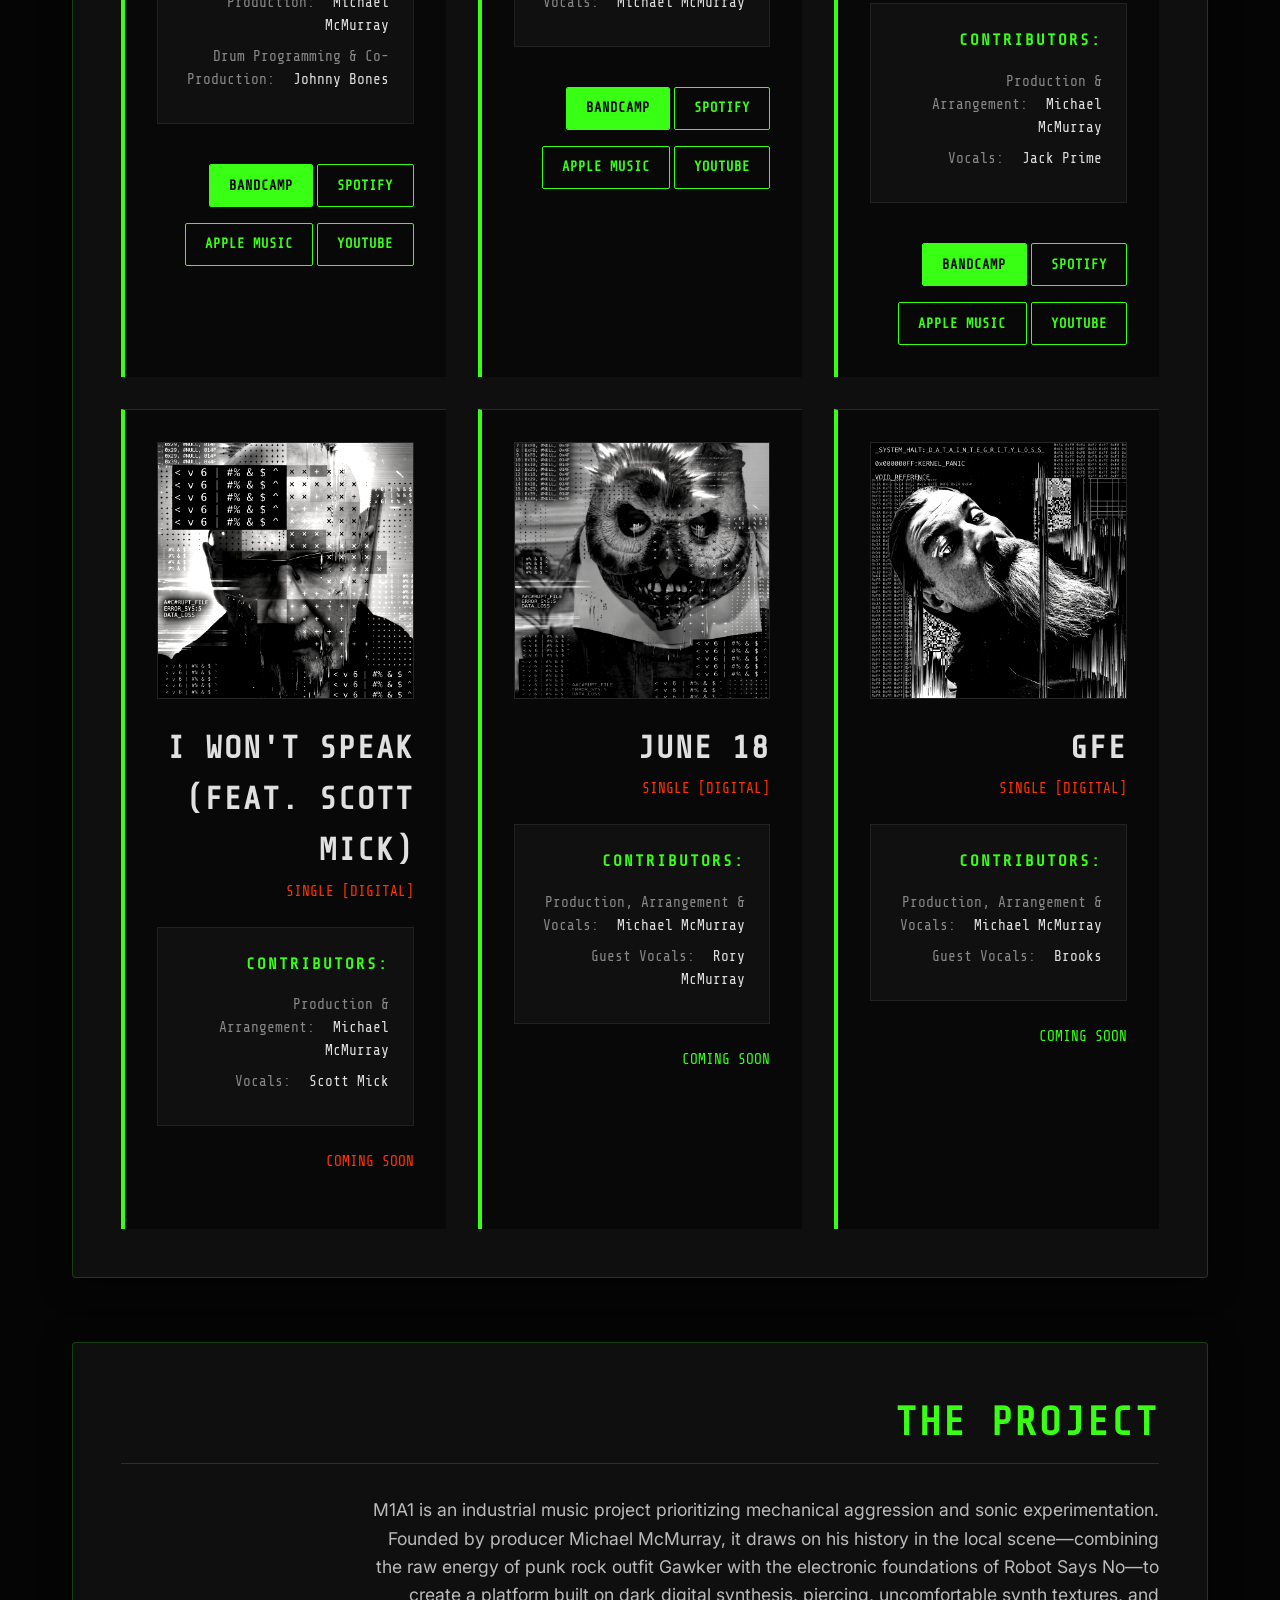
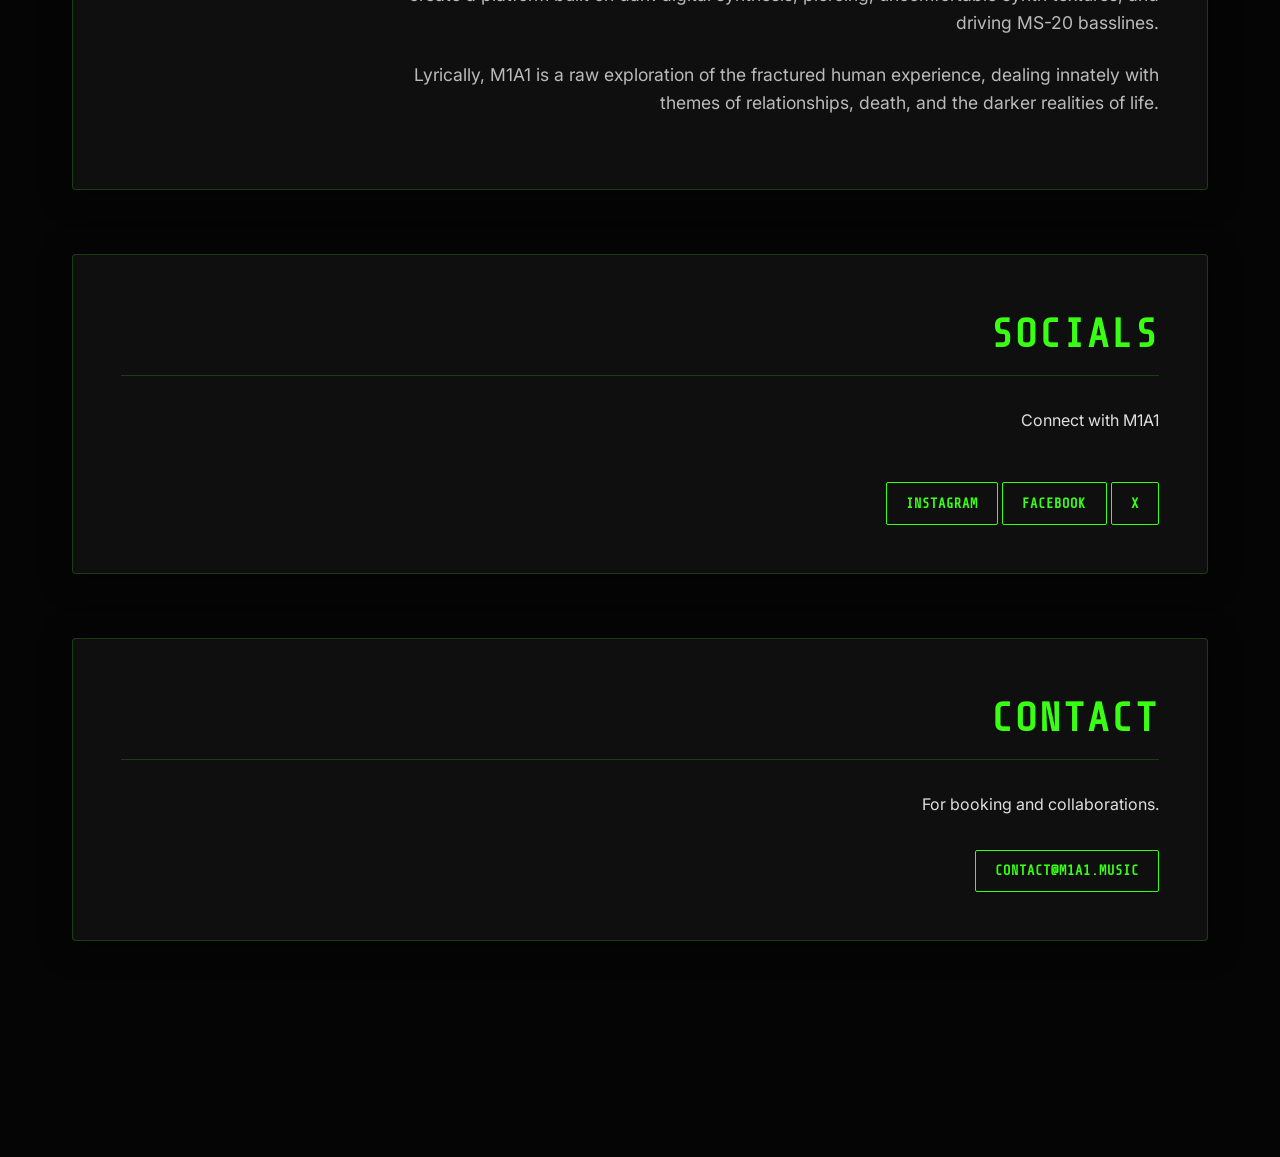
==== commit cd8cb568: "Add files via upload" ====
--- a/index.html
+++ b/index.html
@@ -145,8 +145,24 @@
                                 <li><span class="role">Guest Vocals:</span> Rory McMurray</li>
                             </ul>
                         </div>
-                        <div class="listen-links" style="margin-top: 1rem;">
-                            <a href="june-18/index.html" class="btn cta-btn">STREAM / DOWNLOAD</a>
+                        <p class="format" style="margin-top: 1rem; color: var(--accent-color);">COMING SOON</p>
+                    </div>
+                </div>
+
+                <!-- GFE (Upcoming) -->
+                <div class="release-card">
+                    <div class="cover-wrapper">
+                        <img src="assets/gfe_cover.png" alt="GFE Single Cover" class="cover-art">
+                    </div>
+                    <div class="release-info">
+                        <h3>GFE</h3>
+                        <p class="format">SINGLE [DIGITAL]</p>
+                        <div class="contributors">
+                            <h4>CONTRIBUTORS:</h4>
+                            <ul>
+                                <li><span class="role">Production, Arrangement & Vocals:</span> Michael McMurray</li>
+                                <li><span class="role">Guest Vocals:</span> Brooks</li>
+                            </ul>
                         </div>
                         <p class="format" style="margin-top: 1rem; color: var(--accent-color);">COMING SOON</p>
                     </div>
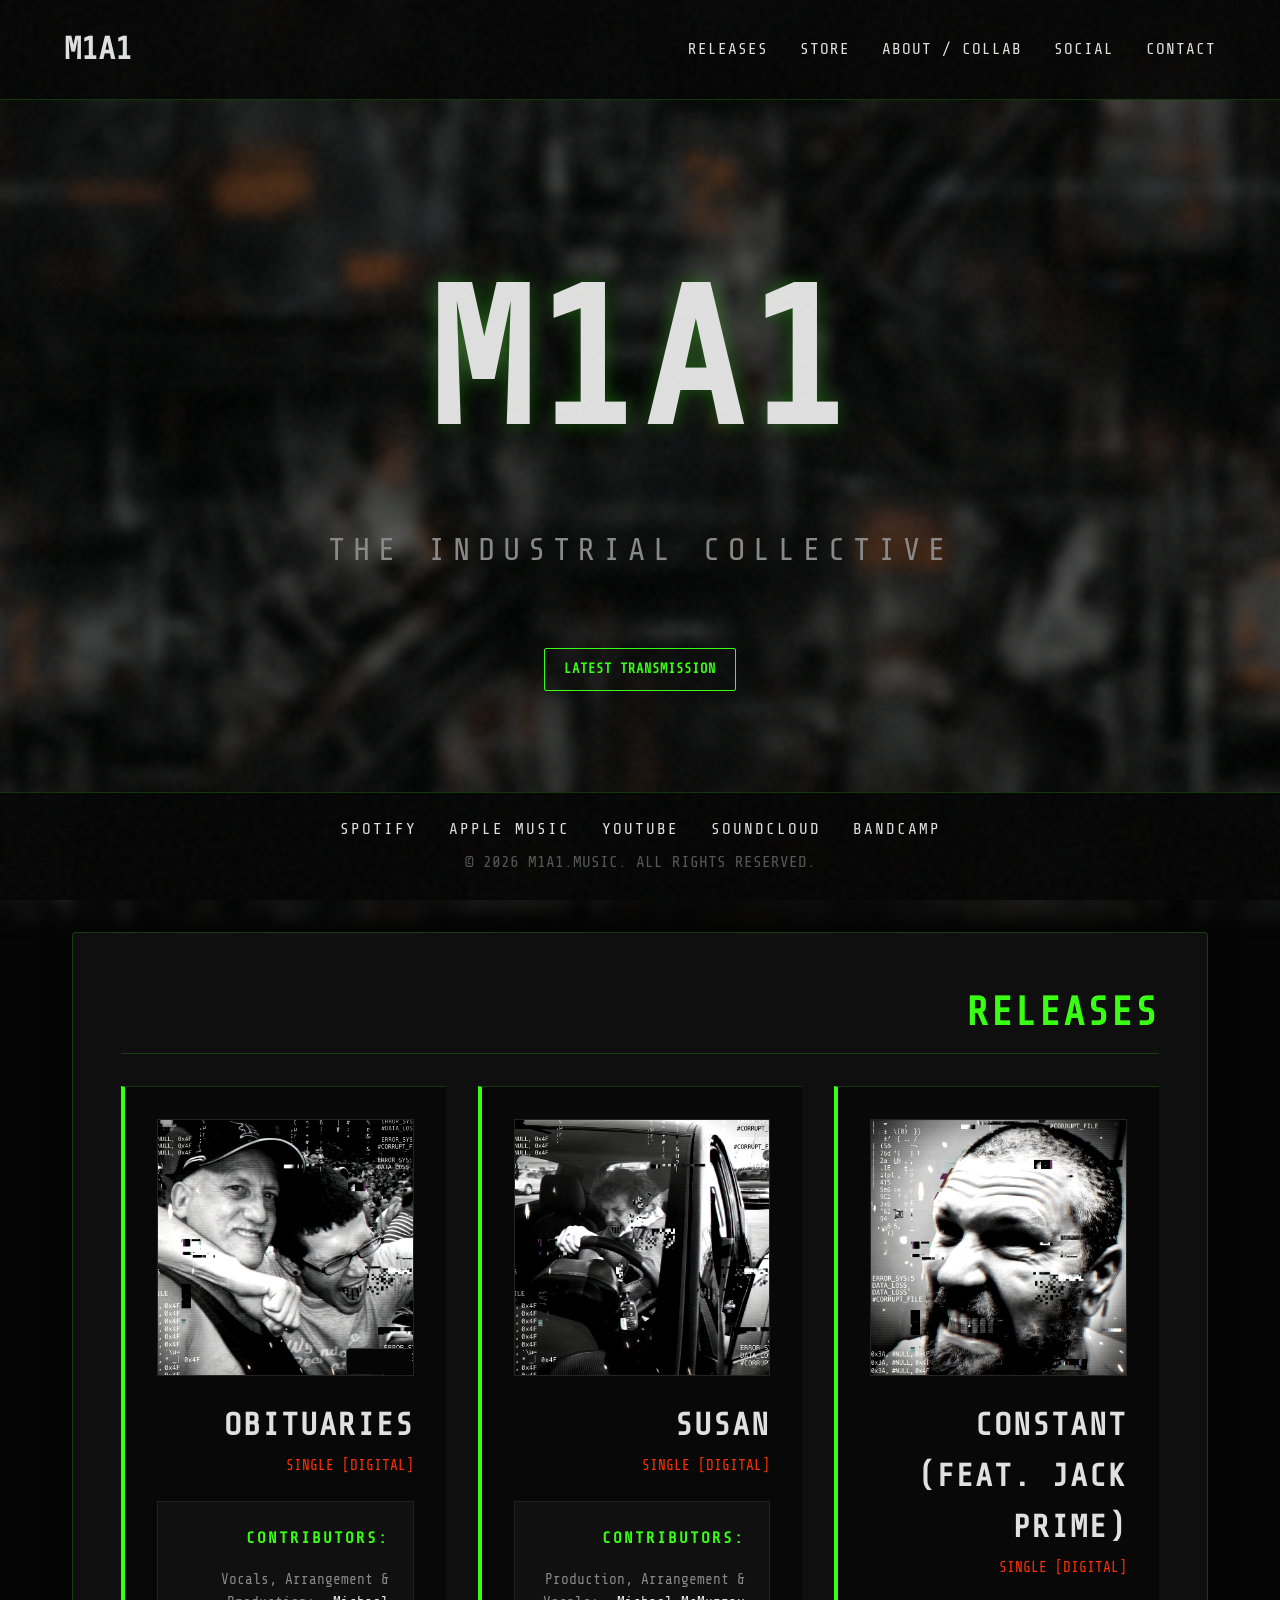
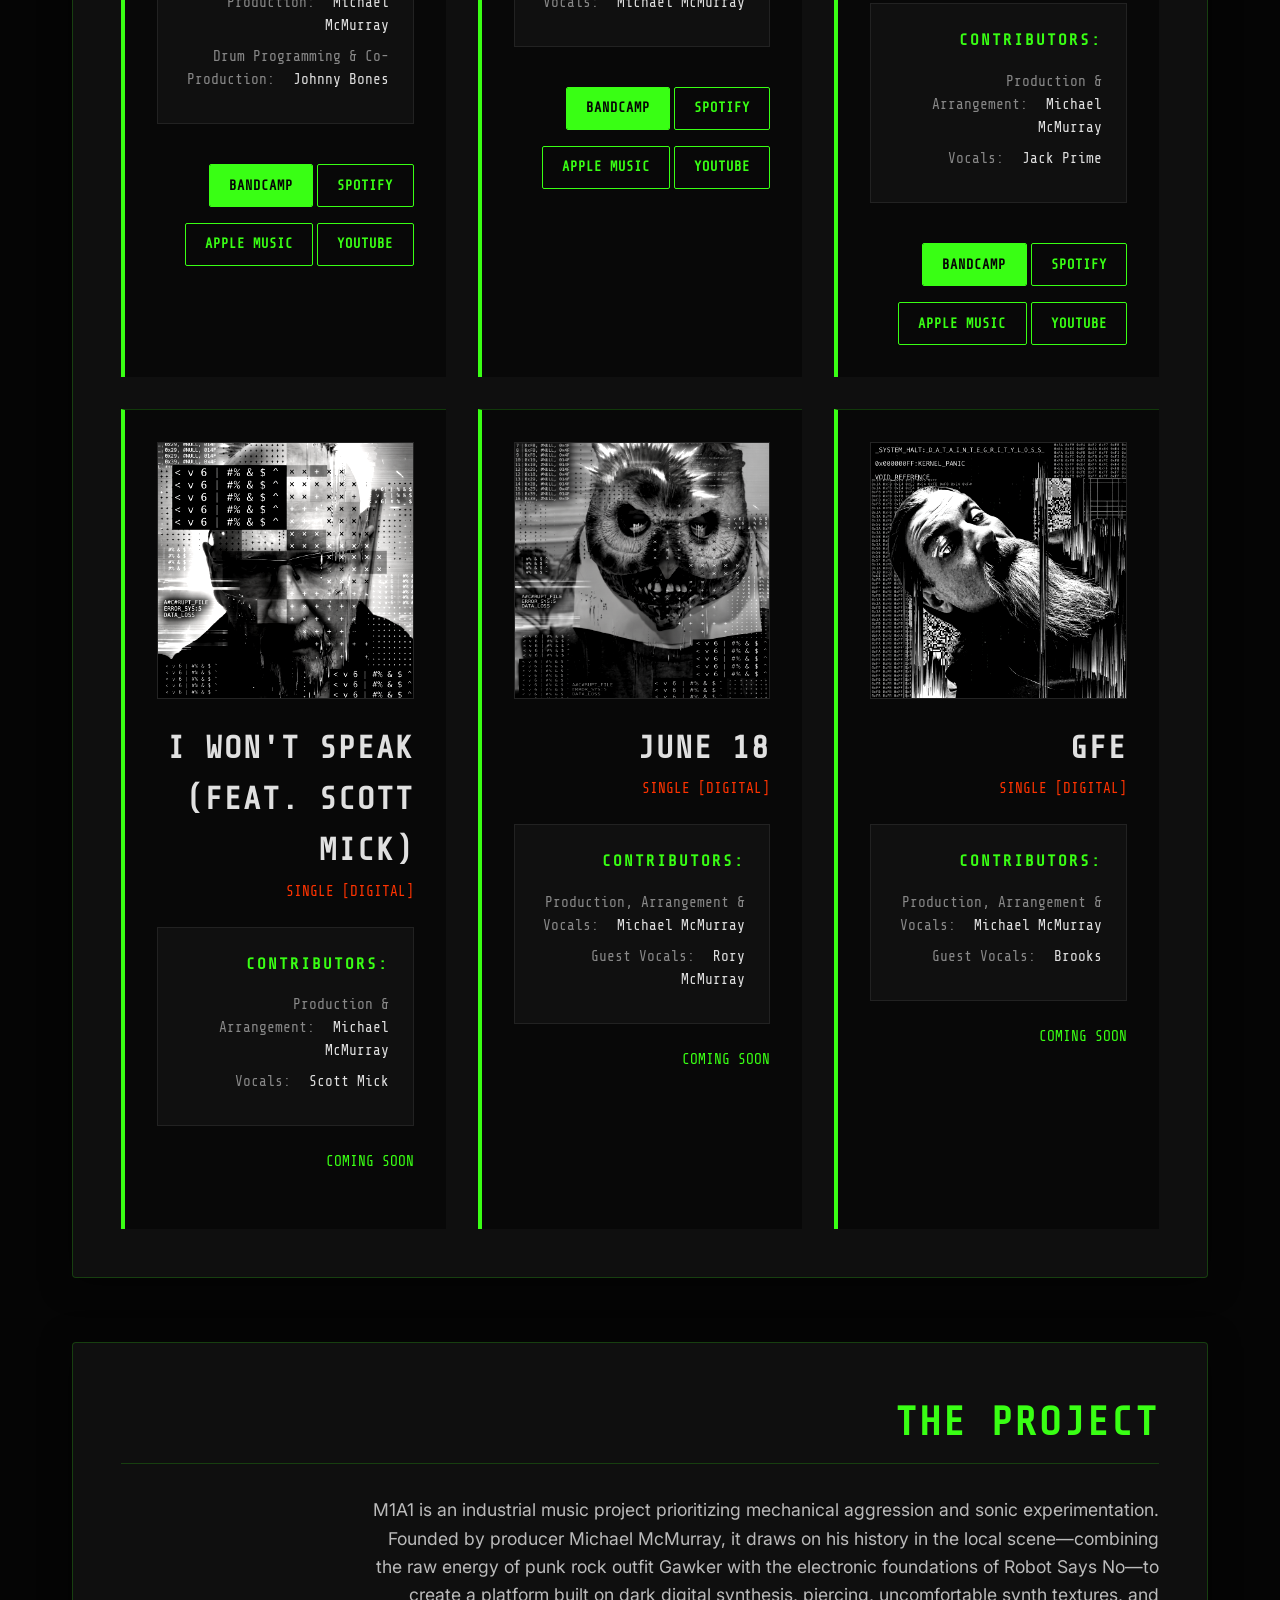
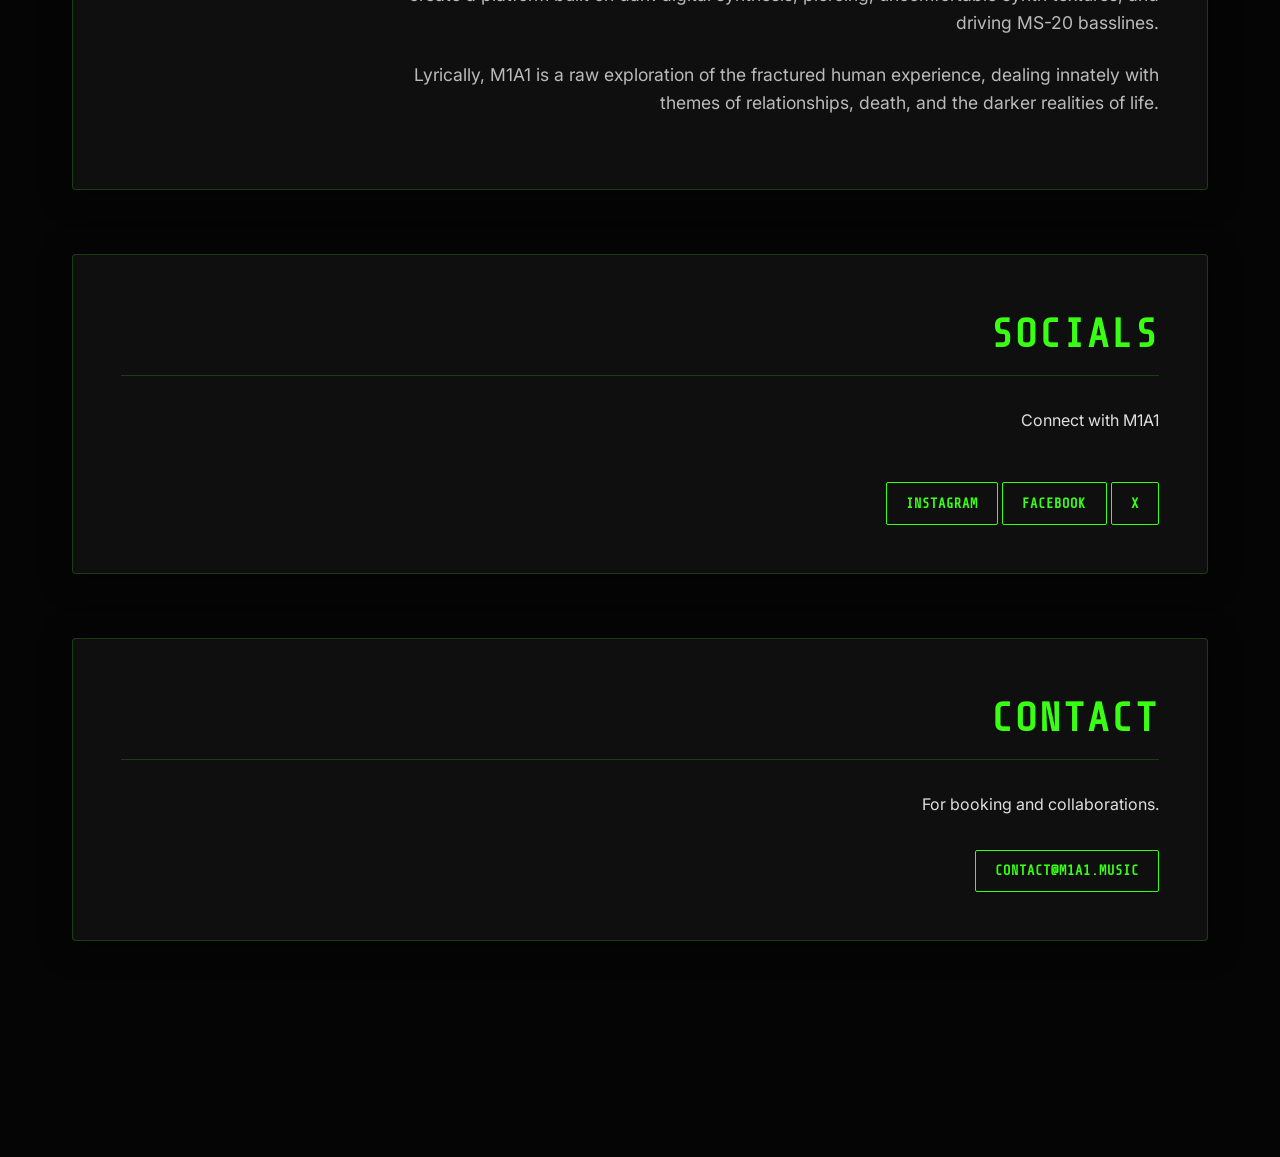
==== commit d84f54f7: "Add files via upload" ====
--- a/index.html
+++ b/index.html
@@ -126,7 +126,7 @@
                                 <li><span class="role">Vocals:</span> Scott Mick</li>
                             </ul>
                         </div>
-                        <p class="format" style="margin-top: 1rem;">COMING SOON</p>
+                        <p class="format" style="margin-top: 1rem; color: var(--accent-color);">COMING SOON</p>
                     </div>
                 </div>
 
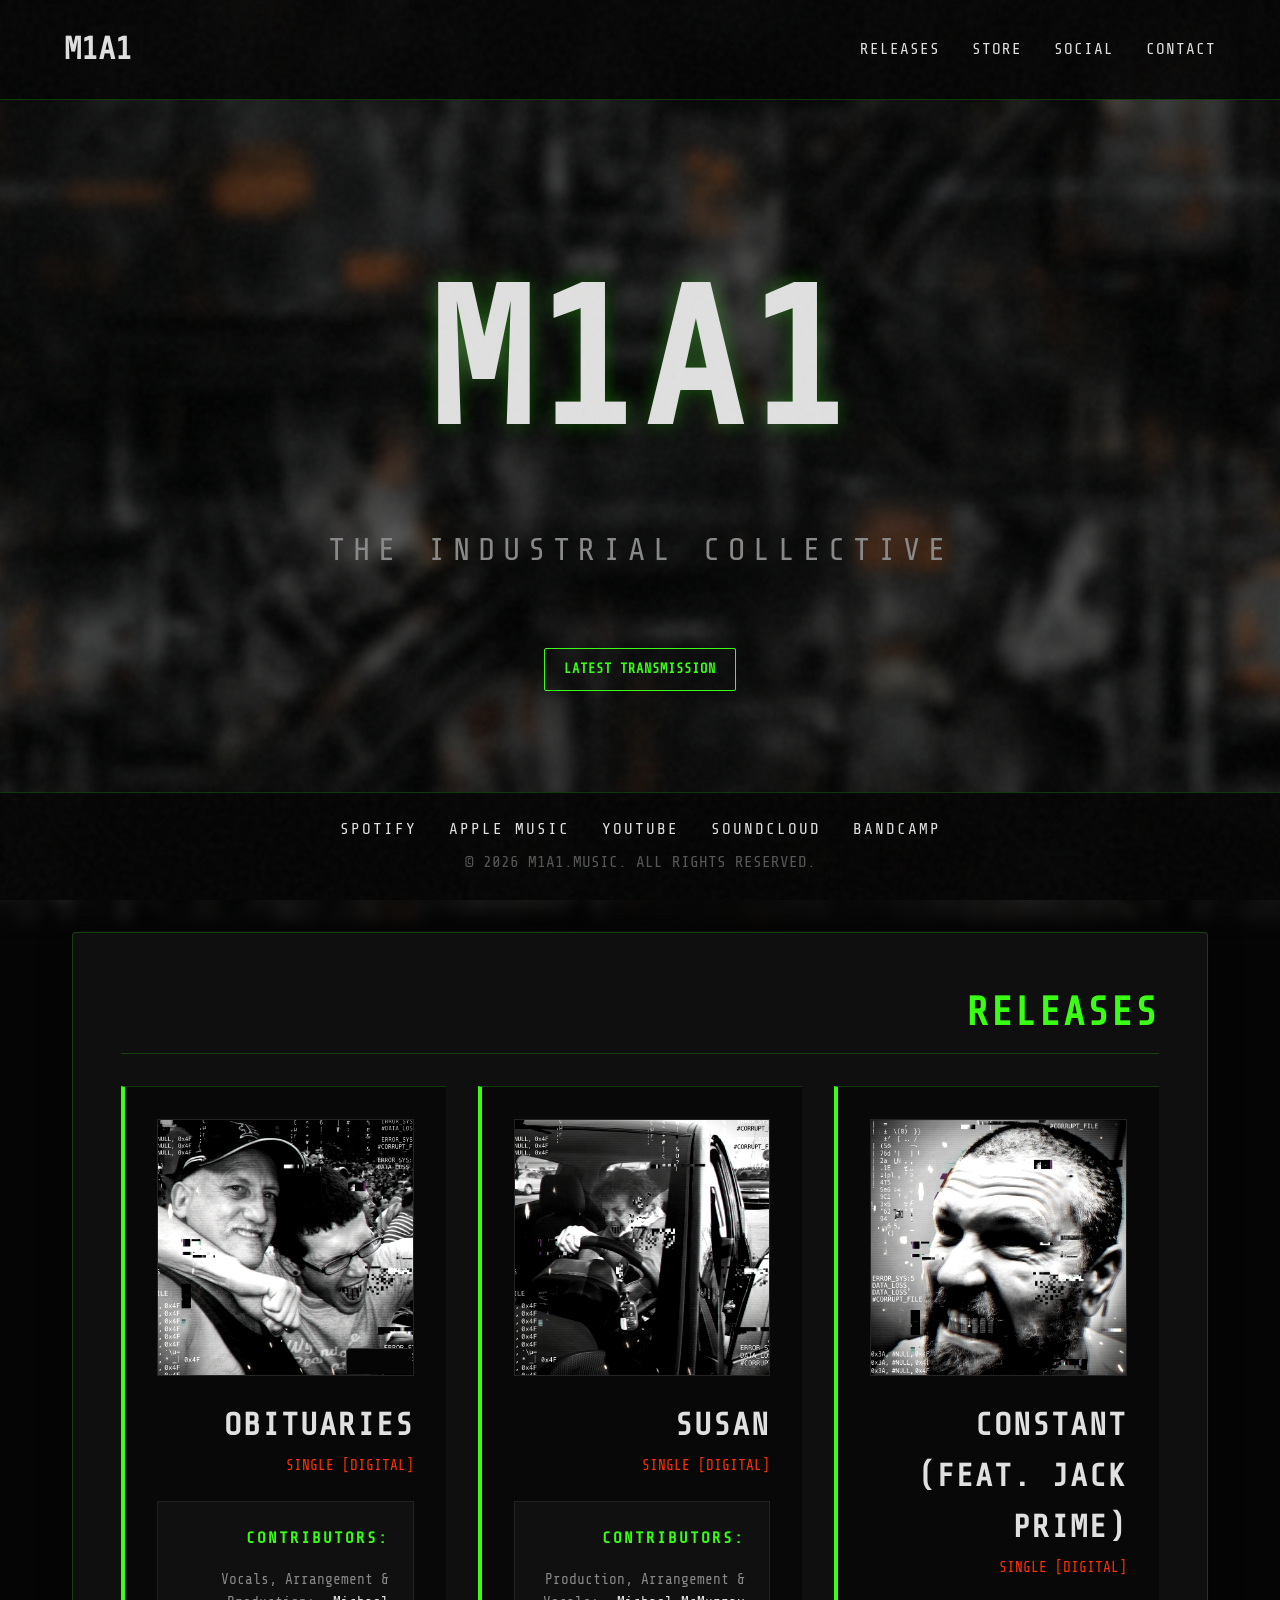
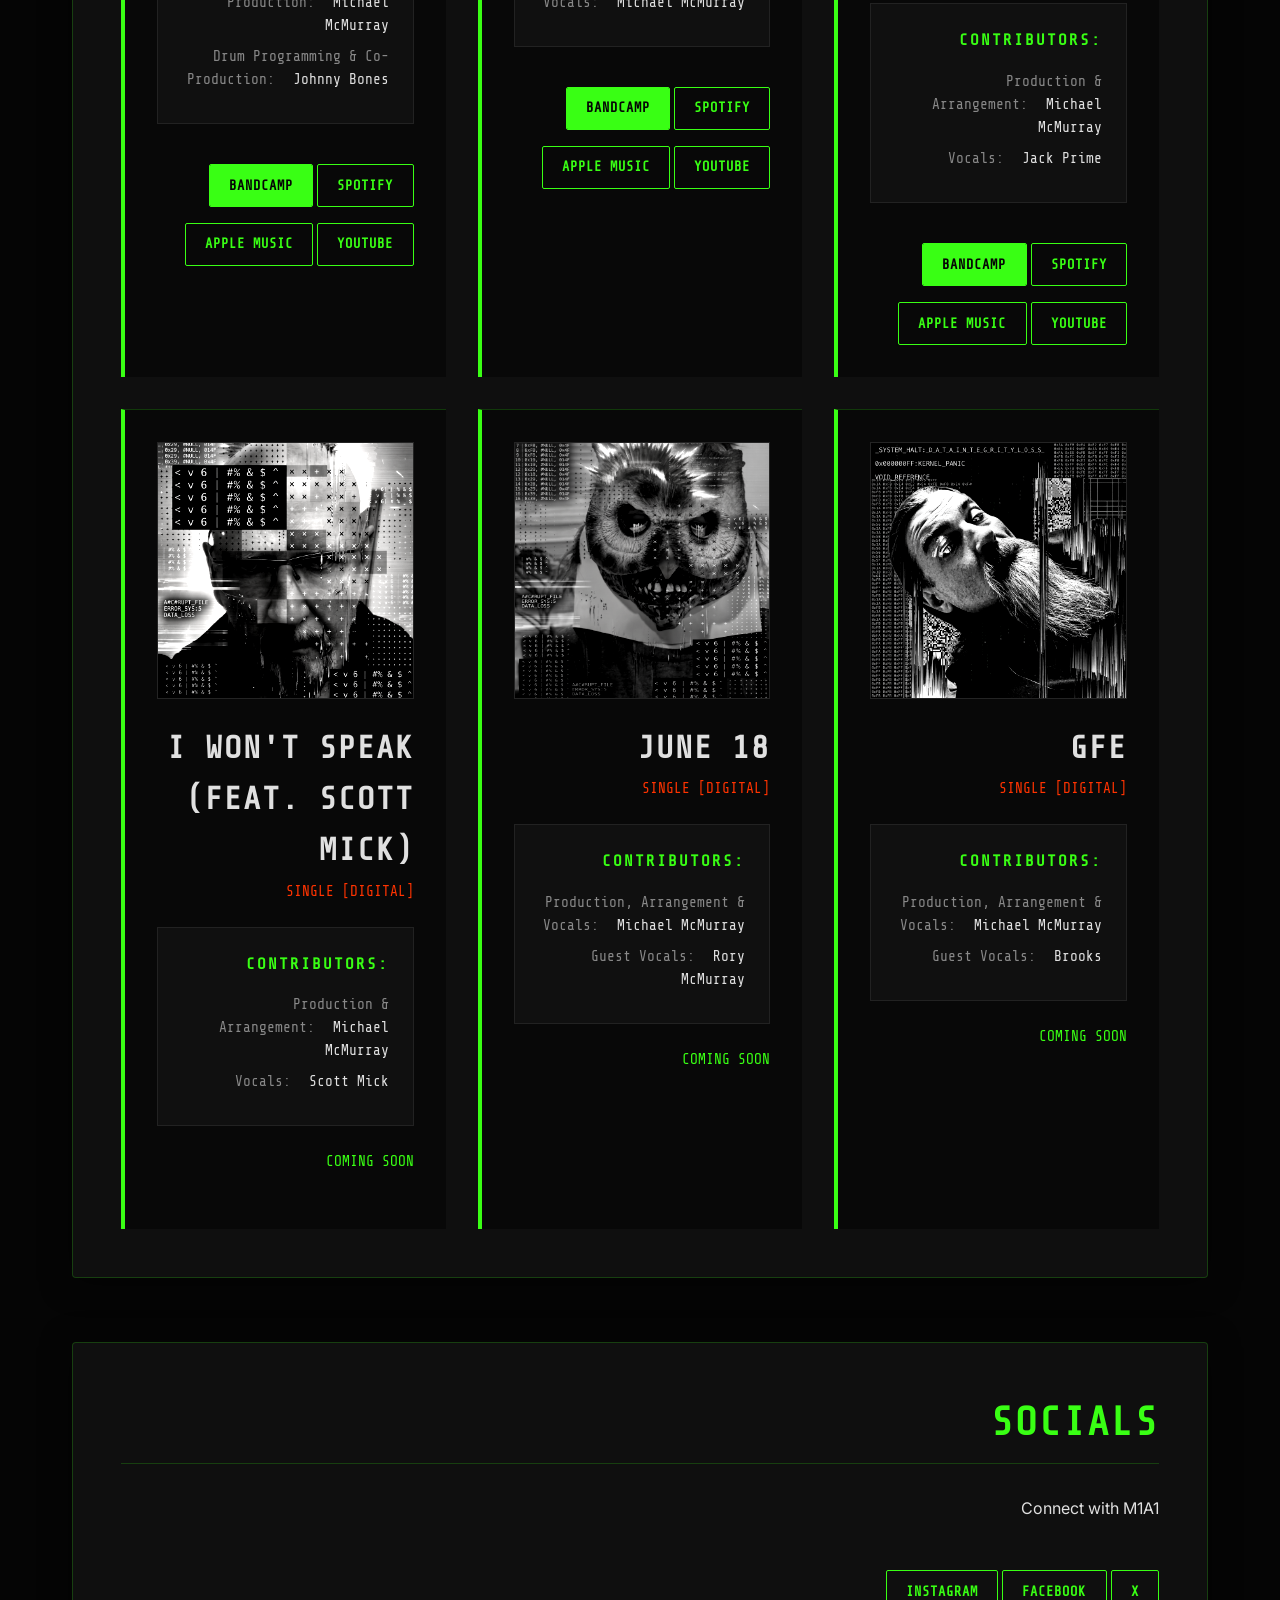
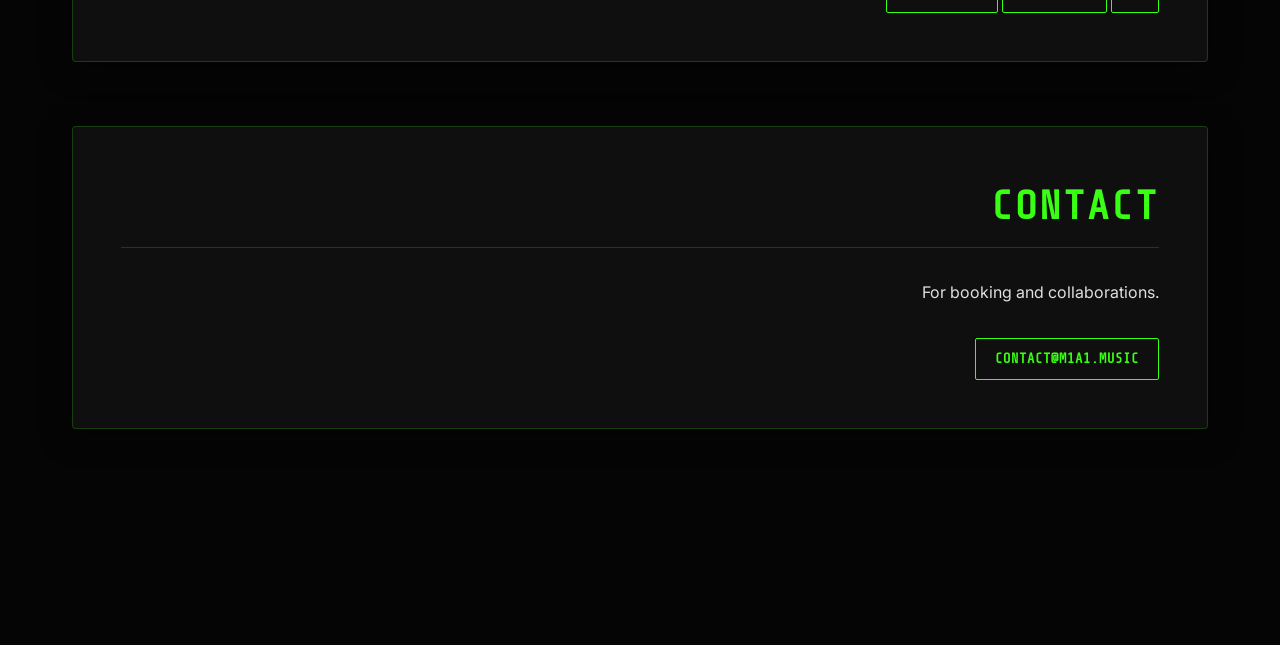
==== commit e69de5a9: "Add files via upload" ====
--- a/index.html
+++ b/index.html
@@ -17,7 +17,6 @@
         <ul class="nav-links">
             <li><a href="#releases">RELEASES</a></li>
             <li><a href="https://m1a1-shop.fourthwall.com/products/m1a1-default" target="_blank" rel="noopener noreferrer">STORE</a></li>
-            <li><a href="#about">ABOUT / COLLAB</a></li>
             <li><a href="#social">SOCIAL</a></li>
             <li><a href="#contact">CONTACT</a></li>
         </ul>
@@ -167,14 +166,6 @@
                         <p class="format" style="margin-top: 1rem; color: var(--accent-color);">COMING SOON</p>
                     </div>
                 </div>
-            </div>
-        </section>
-
-        <section id="about" class="glass-panel right-align">
-            <h2>THE PROJECT</h2>
-            <div class="about-content">
-                <p>M1A1 is an industrial music project prioritizing mechanical aggression and sonic experimentation. Founded by producer Michael McMurray, it draws on his history in the local scene—combining the raw energy of punk rock outfit Gawker with the electronic foundations of Robot Says No—to create a platform built on dark digital synthesis, piercing, uncomfortable synth textures, and driving MS-20 basslines.</p>
-                <p>Lyrically, M1A1 is a raw exploration of the fractured human experience, dealing innately with themes of relationships, death, and the darker realities of life.</p>
             </div>
         </section>
 
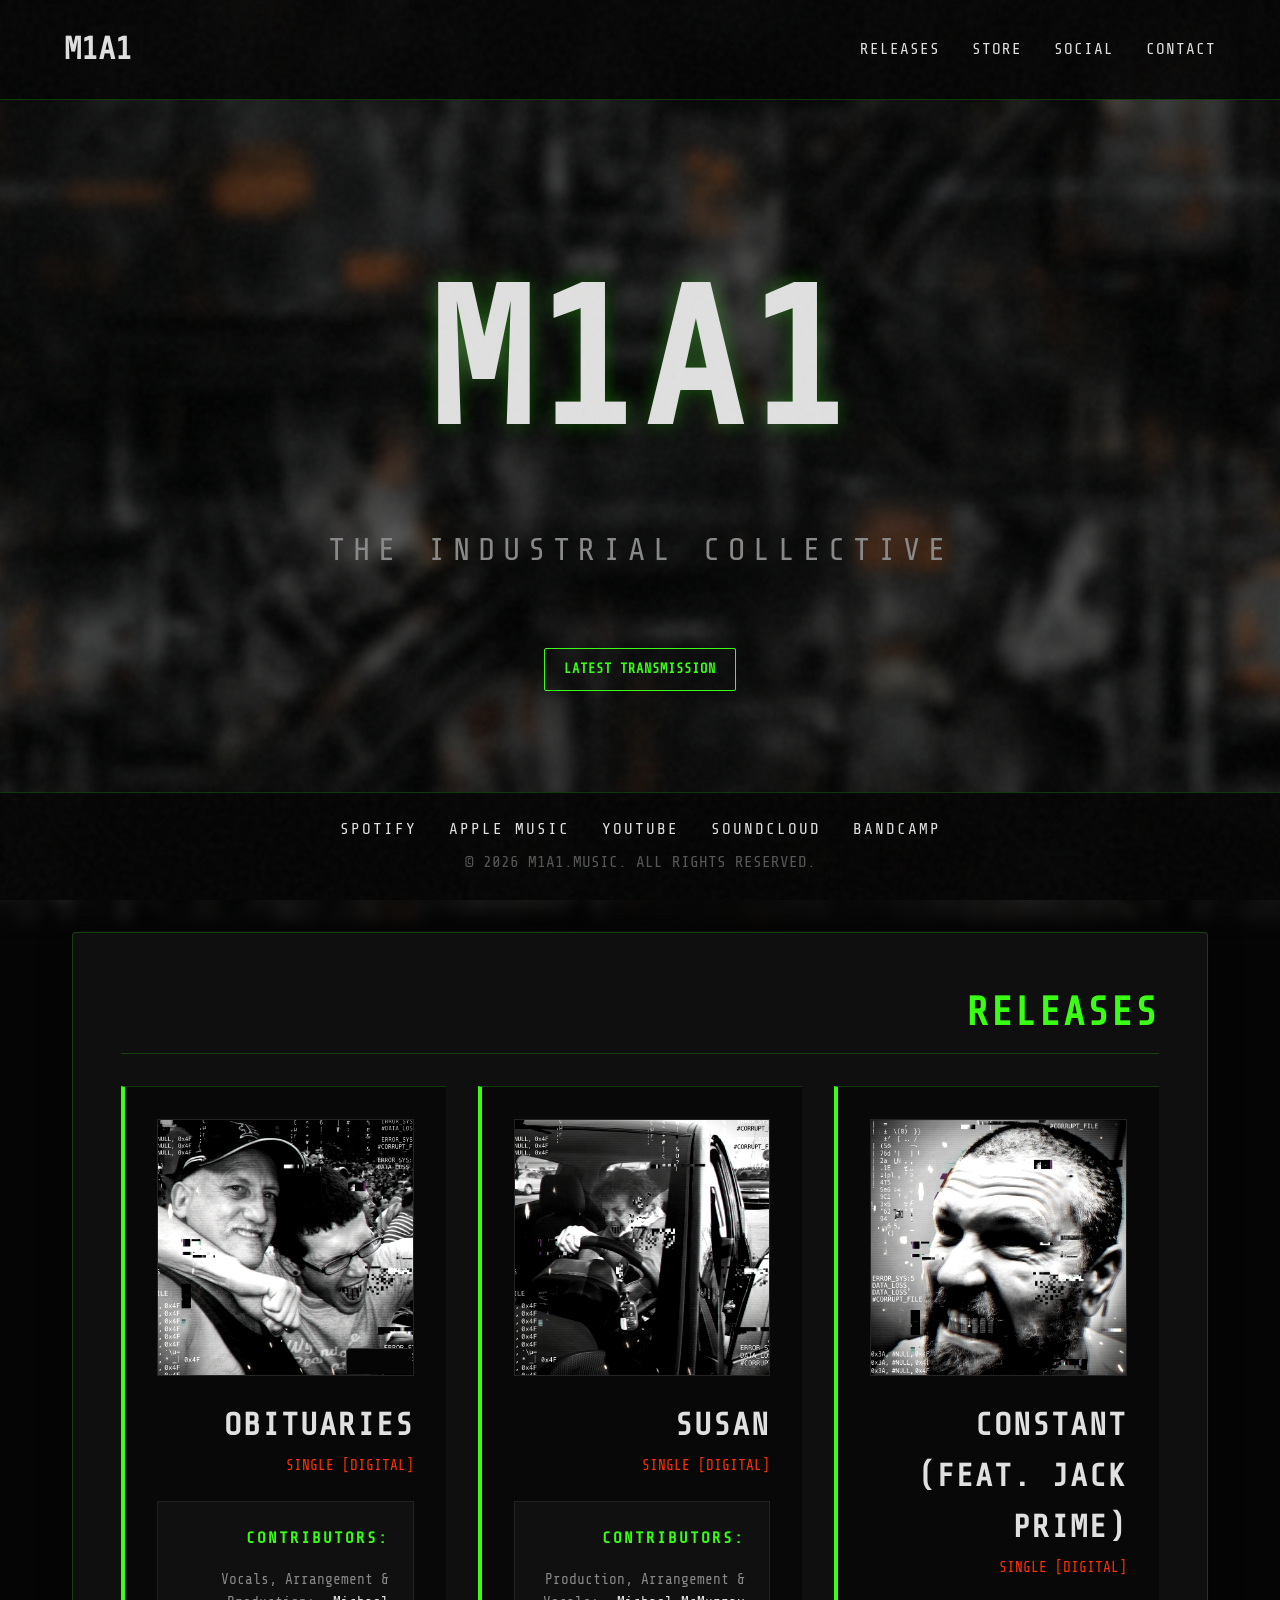
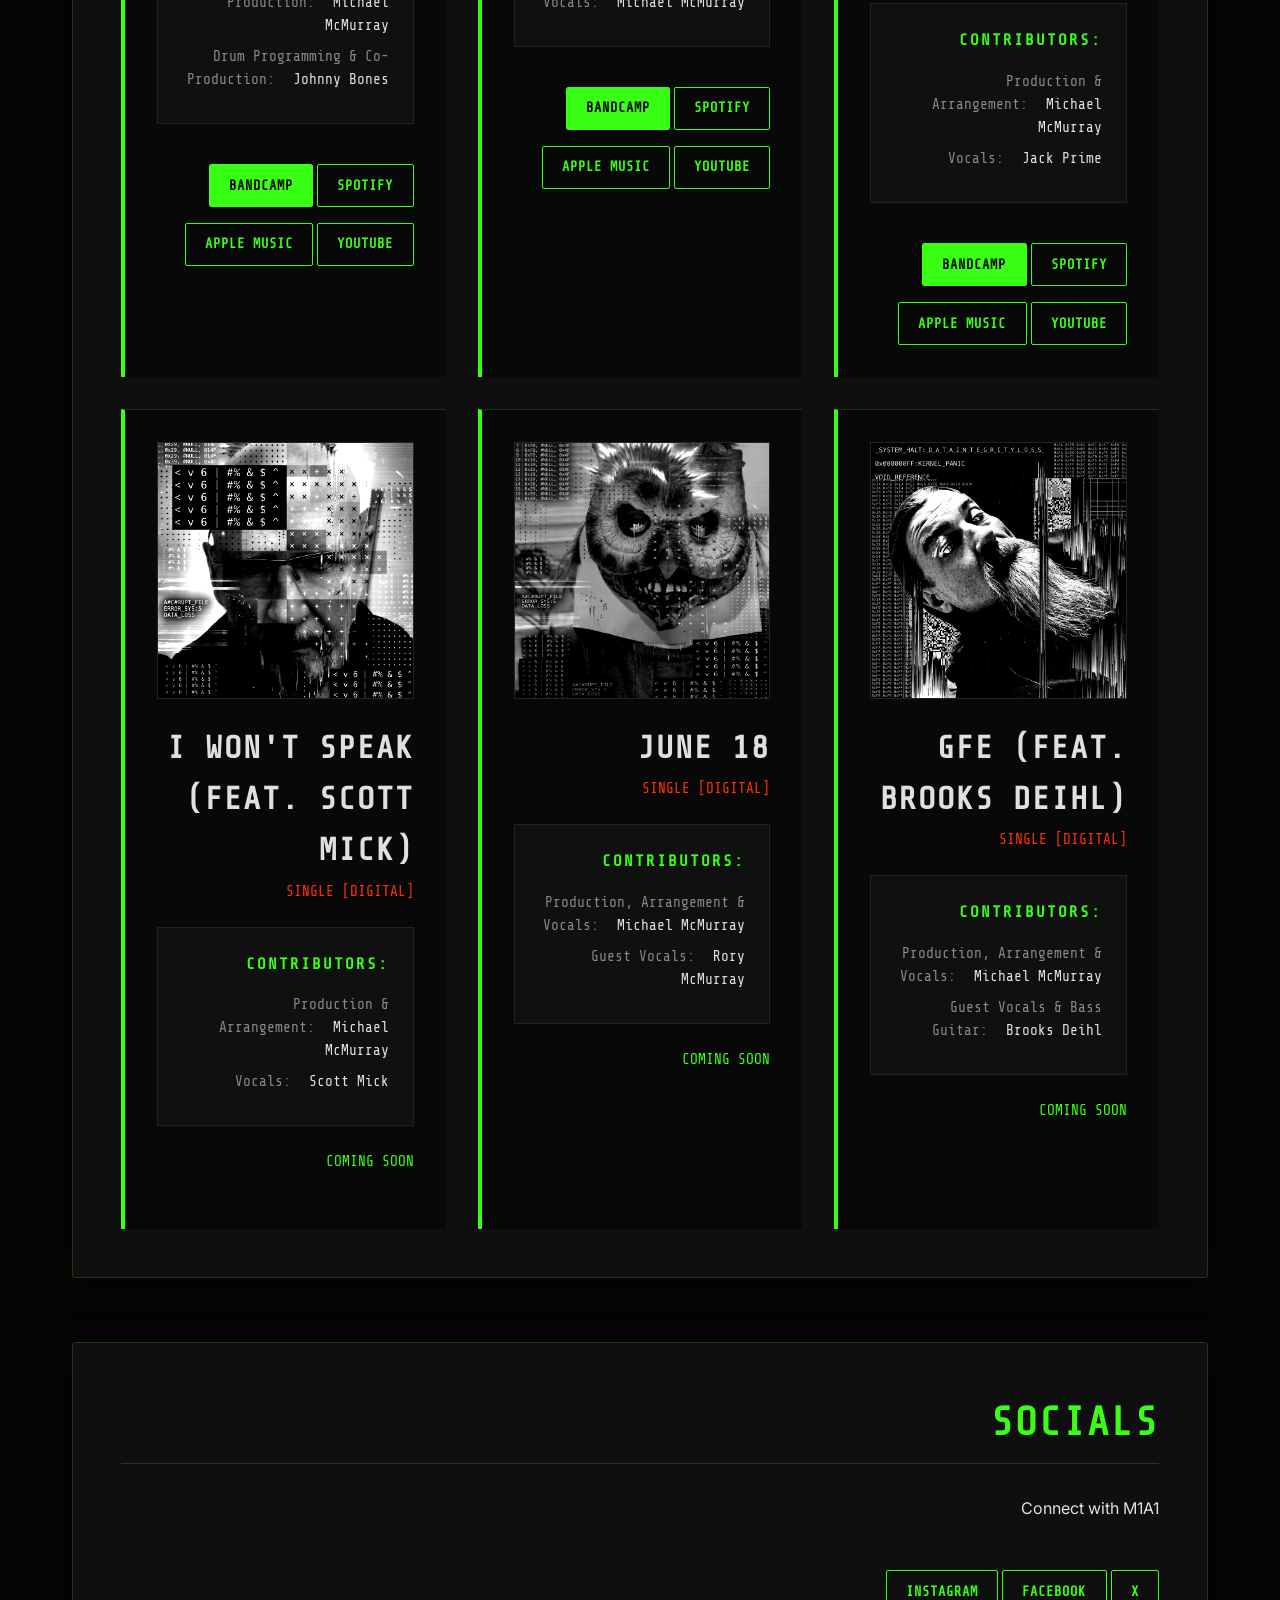
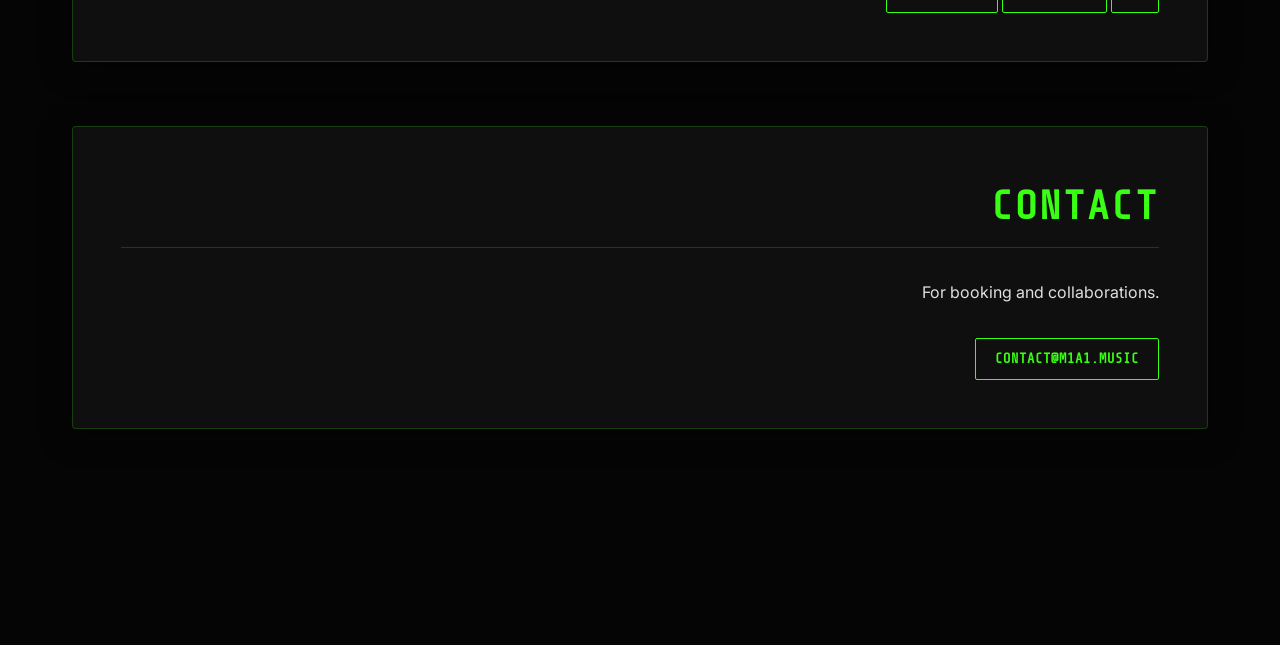
==== commit b11d1b98: "Add files via upload" ====
--- a/index.html
+++ b/index.html
@@ -154,13 +154,13 @@
                         <img src="assets/gfe_cover.png" alt="GFE Single Cover" class="cover-art">
                     </div>
                     <div class="release-info">
-                        <h3>GFE</h3>
+                        <h3>GFE (FEAT. BROOKS DEIHL)</h3>
                         <p class="format">SINGLE [DIGITAL]</p>
                         <div class="contributors">
                             <h4>CONTRIBUTORS:</h4>
                             <ul>
                                 <li><span class="role">Production, Arrangement & Vocals:</span> Michael McMurray</li>
-                                <li><span class="role">Guest Vocals:</span> Brooks</li>
+                                <li><span class="role">Guest Vocals & Bass Guitar:</span> Brooks Deihl</li>
                             </ul>
                         </div>
                         <p class="format" style="margin-top: 1rem; color: var(--accent-color);">COMING SOON</p>
